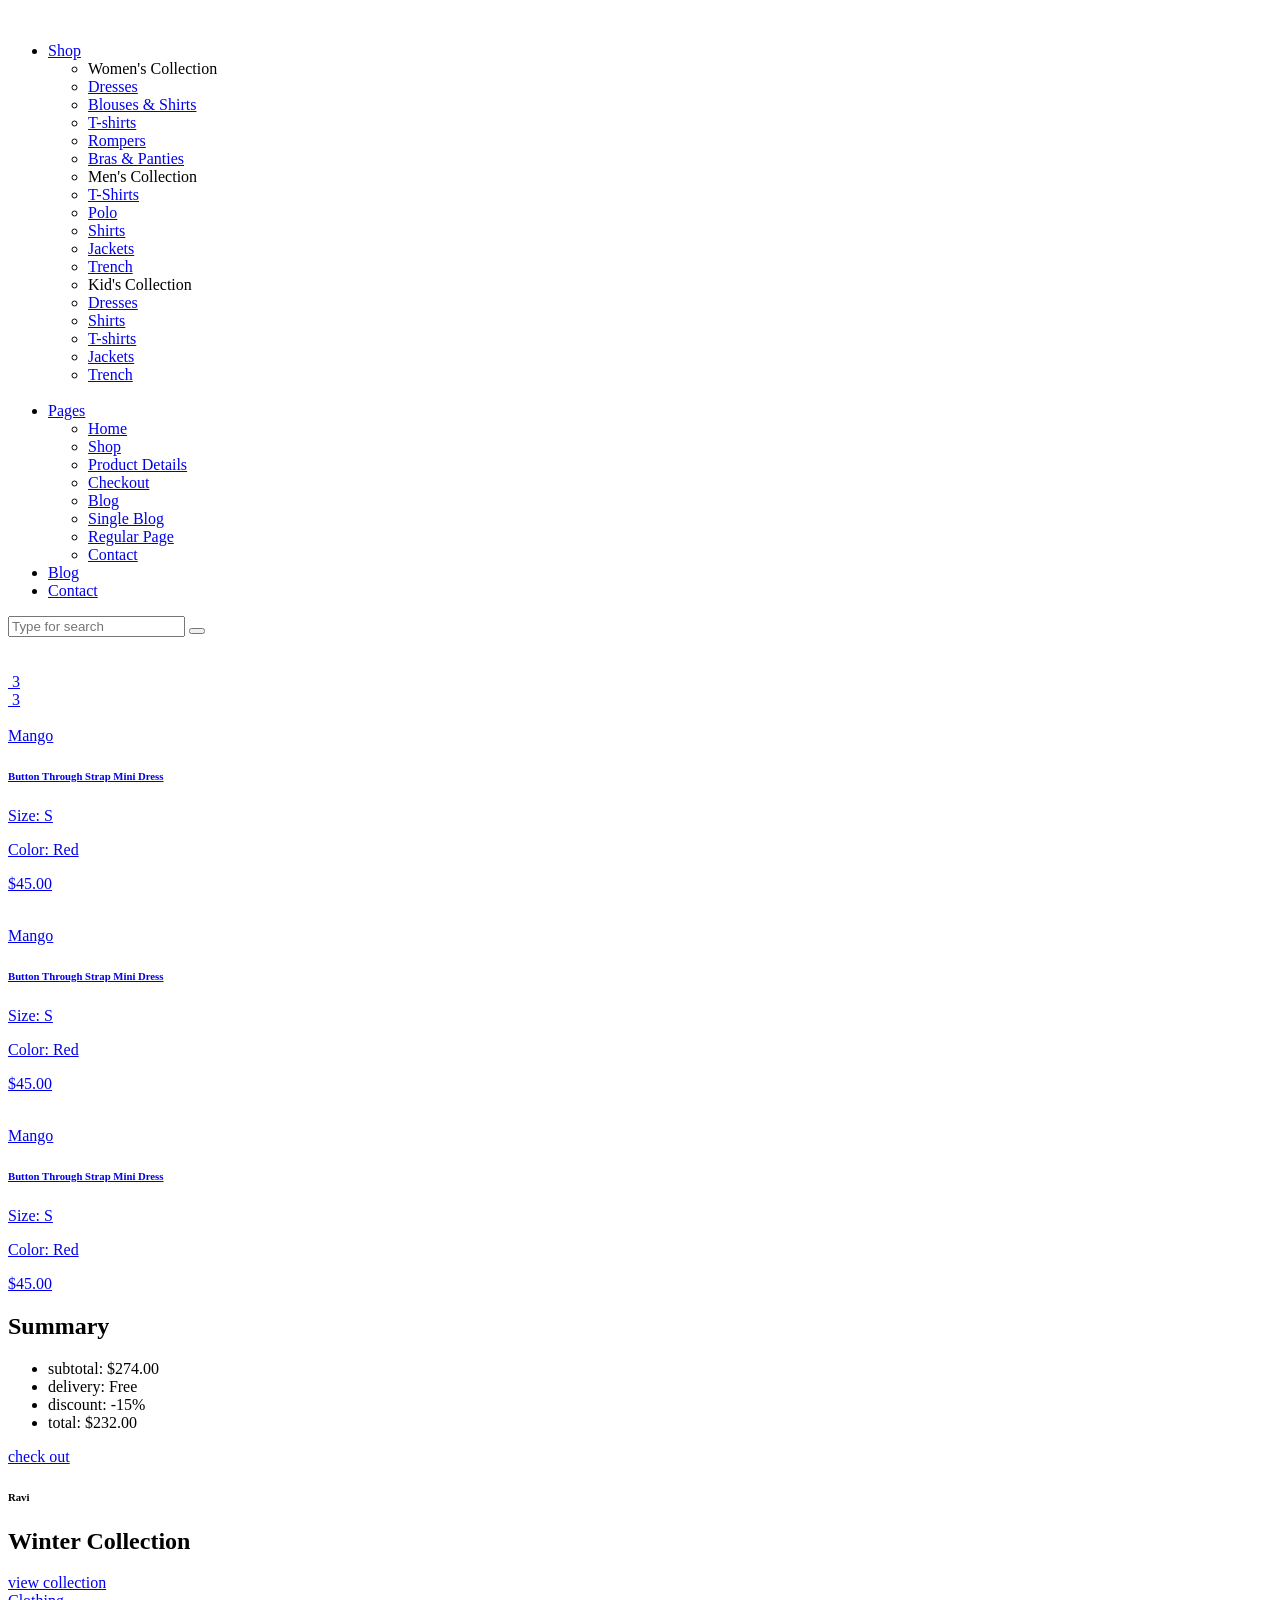
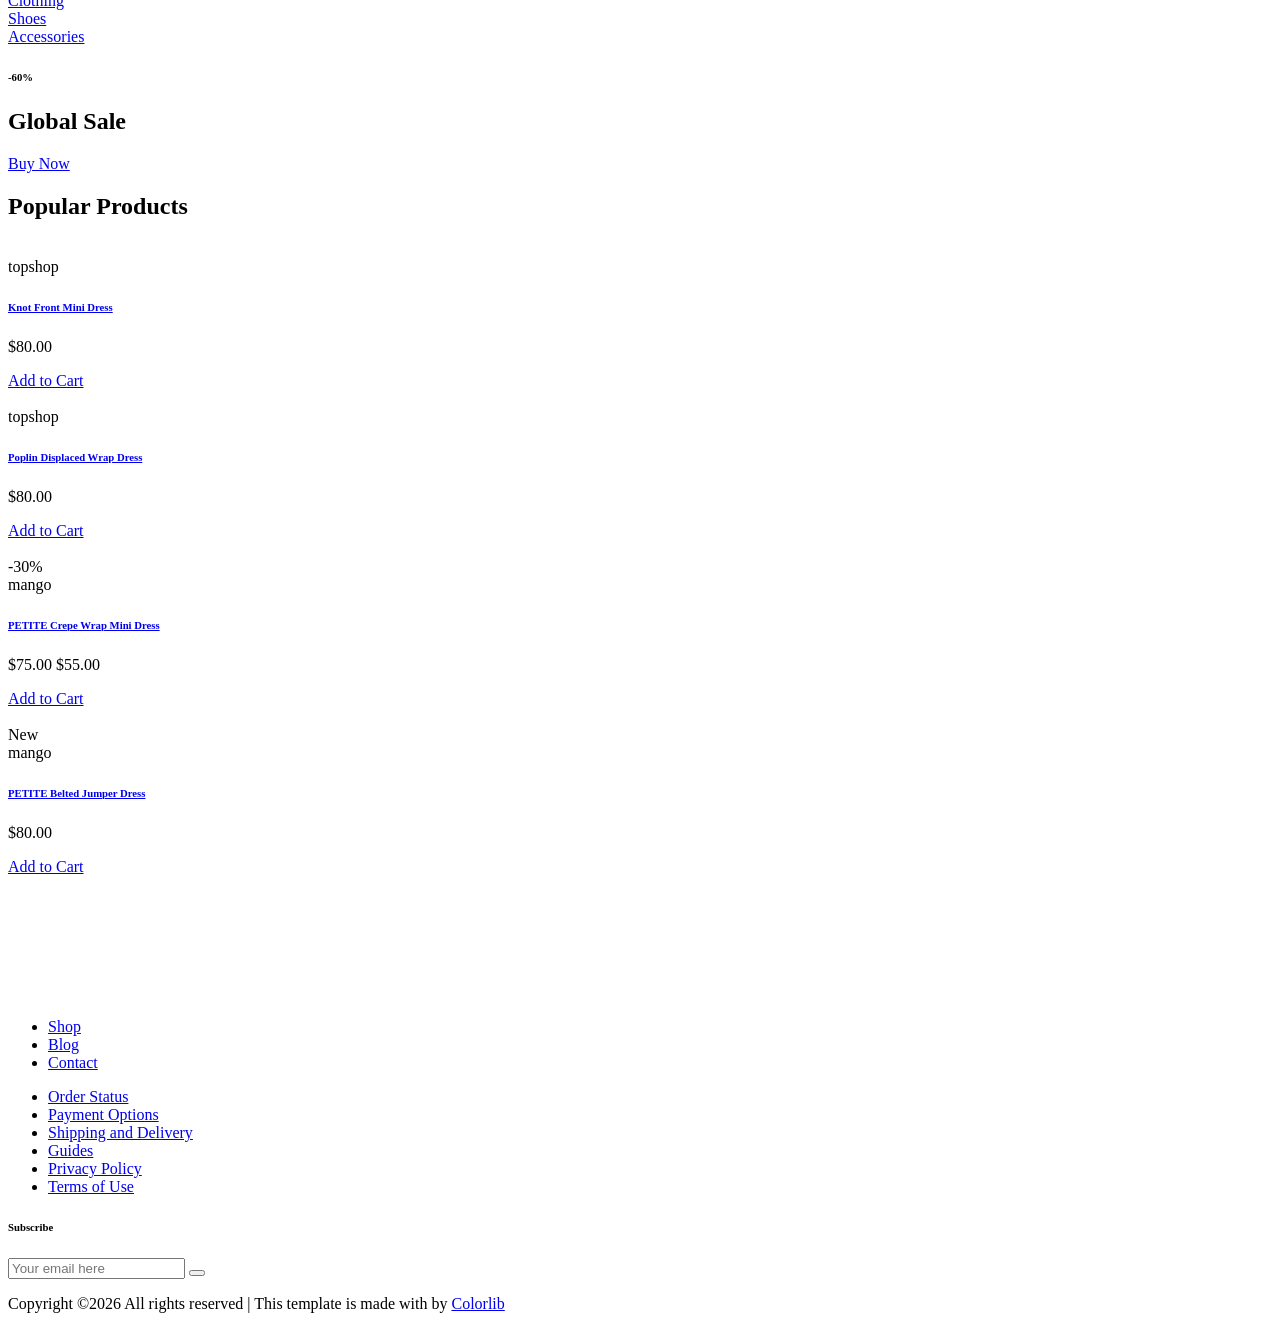
==== index.html @ 2db718ca "." ====
<!DOCTYPE html>
<html lang="en">

<head>
    <meta charset="UTF-8">
    <meta name="description" content="">
    <meta http-equiv="X-UA-Compatible" content="IE=edge">
    <meta name="viewport" content="width=device-width, initial-scale=1, shrink-to-fit=no">
    <!-- The above 4 meta tags *must* come first in the head; any other head content must come *after* these tags -->

    <!-- Title  -->
    <title>iboy - Fashion Ecommerce Template</title>

    <!-- Favicon  -->
    <link rel="icon" href="img/core-img/favicon.ico">

    <!-- Core Style CSS -->
    <link rel="stylesheet" href="css/core-style.css">
    <link rel="stylesheet" href="style.css">

</head>

<body>
    <!-- ##### Header Area Start ##### -->
    <header class="header_area">
        <div class="classy-nav-container breakpoint-off d-flex align-items-center justify-content-between">
            <!-- Classy Menu -->
            <nav class="classy-navbar" id="essenceNav">
                <!-- Logo -->
                <a class="nav-brand" href="index.html"><img src="img/core-img/logo.png" alt=""></a>
                <!-- Navbar Toggler -->
                <div class="classy-navbar-toggler">
                    <span class="navbarToggler"><span></span><span></span><span></span></span>
                </div>
                <!-- Menu -->
                <div class="classy-menu">
                    <!-- close btn -->
                    <div class="classycloseIcon">
                        <div class="cross-wrap"><span class="top"></span><span class="bottom"></span></div>
                    </div>
                    <!-- Nav Start -->
                    <div class="classynav">
                        <ul>
                            <li><a href="#">Shop</a>
                                <div class="megamenu">
                                    <ul class="single-mega cn-col-4">
                                        <li class="title">Women's Collection</li>
                                        <li><a href="shop.html">Dresses</a></li>
                                        <li><a href="shop.html">Blouses &amp; Shirts</a></li>
                                        <li><a href="shop.html">T-shirts</a></li>
                                        <li><a href="shop.html">Rompers</a></li>
                                        <li><a href="shop.html">Bras &amp; Panties</a></li>
                                    </ul>
                                    <ul class="single-mega cn-col-4">
                                        <li class="title">Men's Collection</li>
                                        <li><a href="shop.html">T-Shirts</a></li>
                                        <li><a href="shop.html">Polo</a></li>
                                        <li><a href="shop.html">Shirts</a></li>
                                        <li><a href="shop.html">Jackets</a></li>
                                        <li><a href="shop.html">Trench</a></li>
                                    </ul>
                                    <ul class="single-mega cn-col-4">
                                        <li class="title">Kid's Collection</li>
                                        <li><a href="shop.html">Dresses</a></li>
                                        <li><a href="shop.html">Shirts</a></li>
                                        <li><a href="shop.html">T-shirts</a></li>
                                        <li><a href="shop.html">Jackets</a></li>
                                        <li><a href="shop.html">Trench</a></li>
                                    </ul>
                                    <div class="single-mega cn-col-4">
                                        <img src="img/bg-img/bg-6.jpg" alt="">
                                    </div>
                                </div>
                            </li>
                            <li><a href="#">Pages</a>
                                <ul class="dropdown">
                                    <li><a href="index.html">Home</a></li>
                                    <li><a href="shop.html">Shop</a></li>
                                    <li><a href="single-product-details.html">Product Details</a></li>
                                    <li><a href="checkout.html">Checkout</a></li>
                                    <li><a href="blog.html">Blog</a></li>
                                    <li><a href="single-blog.html">Single Blog</a></li>
                                    <li><a href="regular-page.html">Regular Page</a></li>
                                    <li><a href="contact.html">Contact</a></li>
                                </ul>
                            </li>
                            <li><a href="blog.html">Blog</a></li>
                            <li><a href="contact.html">Contact</a></li>
                        </ul>
                    </div>
                    <!-- Nav End -->
                </div>
            </nav>

            <!-- Header Meta Data -->
            <div class="header-meta d-flex clearfix justify-content-end">
                <!-- Search Area -->
                <div class="search-area">
                    <form action="#" method="post">
                        <input type="search" name="search" id="headerSearch" placeholder="Type for search">
                        <button type="submit"><i class="fa fa-search" aria-hidden="true"></i></button>
                    </form>
                </div>
                <!-- Favourite Area -->
                <div class="favourite-area">
                    <a href="#"><img src="img/core-img/heart.svg" alt=""></a>
                </div>
                <!-- User Login Info -->
                <div class="user-login-info">
                    <a href="#"><img src="img/core-img/user.svg" alt=""></a>
                </div>
                <!-- Cart Area -->
                <div class="cart-area">
                    <a href="#" id="essenceCartBtn"><img src="img/core-img/bag.svg" alt=""> <span>3</span></a>
                </div>
            </div>

        </div>
    </header>
    <!-- ##### Header Area End ##### -->

    <!-- ##### Right Side Cart Area ##### -->
    <div class="cart-bg-overlay"></div>

    <div class="right-side-cart-area">

        <!-- Cart Button -->
        <div class="cart-button">
            <a href="#" id="rightSideCart"><img src="img/core-img/bag.svg" alt=""> <span>3</span></a>
        </div>

        <div class="cart-content d-flex">

            <!-- Cart List Area -->
            <div class="cart-list">
                <!-- Single Cart Item -->
                <div class="single-cart-item">
                    <a href="#" class="product-image">
                        <img src="img/product-img/product-1.jpg" class="cart-thumb" alt="">
                        <!-- Cart Item Desc -->
                        <div class="cart-item-desc">
                          <span class="product-remove"><i class="fa fa-close" aria-hidden="true"></i></span>
                            <span class="badge">Mango</span>
                            <h6>Button Through Strap Mini Dress</h6>
                            <p class="size">Size: S</p>
                            <p class="color">Color: Red</p>
                            <p class="price">$45.00</p>
                        </div>
                    </a>
                </div>

                <!-- Single Cart Item -->
                <div class="single-cart-item">
                    <a href="#" class="product-image">
                        <img src="img/product-img/product-2.jpg" class="cart-thumb" alt="">
                        <!-- Cart Item Desc -->
                        <div class="cart-item-desc">
                          <span class="product-remove"><i class="fa fa-close" aria-hidden="true"></i></span>
                            <span class="badge">Mango</span>
                            <h6>Button Through Strap Mini Dress</h6>
                            <p class="size">Size: S</p>
                            <p class="color">Color: Red</p>
                            <p class="price">$45.00</p>
                        </div>
                    </a>
                </div>

                <!-- Single Cart Item -->
                <div class="single-cart-item">
                    <a href="#" class="product-image">
                        <img src="img/product-img/product-3.jpg" class="cart-thumb" alt="">
                        <!-- Cart Item Desc -->
                        <div class="cart-item-desc">
                          <span class="product-remove"><i class="fa fa-close" aria-hidden="true"></i></span>
                            <span class="badge">Mango</span>
                            <h6>Button Through Strap Mini Dress</h6>
                            <p class="size">Size: S</p>
                            <p class="color">Color: Red</p>
                            <p class="price">$45.00</p>
                        </div>
                    </a>
                </div>
            </div>

            <!-- Cart Summary -->
            <div class="cart-amount-summary">

                <h2>Summary</h2>
                <ul class="summary-table">
                    <li><span>subtotal:</span> <span>$274.00</span></li>
                    <li><span>delivery:</span> <span>Free</span></li>
                    <li><span>discount:</span> <span>-15%</span></li>
                    <li><span>total:</span> <span>$232.00</span></li>
                </ul>
                <div class="checkout-btn mt-100">
                    <a href="checkout.html" class="btn essence-btn">check out</a>
                </div>
            </div>
        </div>
    </div>
    <!-- ##### Right Side Cart End ##### -->

    <!-- ##### Welcome Area Start ##### -->
    <section class="welcome_area bg-img background-overlay" style="background-image: url(img/bg-img/bg-1.jpg);">
        <div class="container h-100">
            <div class="row h-100 align-items-center">
                <div class="col-12">
                    <div class="hero-content">
                        <h6>Ravi</h6>
                        <h2>Winter Collection</h2>
                        <a href="#" class="btn essence-btn">view collection</a>
                    </div>
                </div>
            </div>
        </div>
    </section>
    <!-- ##### Welcome Area End ##### -->

    <!-- ##### Top Catagory Area Start ##### -->
    <div class="top_catagory_area section-padding-80 clearfix">
        <div class="container">
            <div class="row justify-content-center">
                <!-- Single Catagory -->
                <div class="col-12 col-sm-6 col-md-4">
                    <div class="single_catagory_area d-flex align-items-center justify-content-center bg-img" style="background-image: url(img/bg-img/bg-2.jpg);">
                        <div class="catagory-content">
                            <a href="#">Clothing</a>
                        </div>
                    </div>
                </div>
                <!-- Single Catagory -->
                <div class="col-12 col-sm-6 col-md-4">
                    <div class="single_catagory_area d-flex align-items-center justify-content-center bg-img" style="background-image: url(img/bg-img/bg-3.jpg);">
                        <div class="catagory-content">
                            <a href="#">Shoes</a>
                        </div>
                    </div>
                </div>
                <!-- Single Catagory -->
                <div class="col-12 col-sm-6 col-md-4">
                    <div class="single_catagory_area d-flex align-items-center justify-content-center bg-img" style="background-image: url(img/bg-img/bg-4.jpg);">
                        <div class="catagory-content">
                            <a href="#">Accessories</a>
                        </div>
                    </div>
                </div>
            </div>
        </div>
    </div>
    <!-- ##### Top Catagory Area End ##### -->

    <!-- ##### CTA Area Start ##### -->
    <div class="cta-area">
        <div class="container">
            <div class="row">
                <div class="col-12">
                    <div class="cta-content bg-img background-overlay" style="background-image: url(img/bg-img/bg-5.jpg);">
                        <div class="h-100 d-flex align-items-center justify-content-end">
                            <div class="cta--text">
                                <h6>-60%</h6>
                                <h2>Global Sale</h2>
                                <a href="#" class="btn essence-btn">Buy Now</a>
                            </div>
                        </div>
                    </div>
                </div>
            </div>
        </div>
    </div>
    <!-- ##### CTA Area End ##### -->

    <!-- ##### New Arrivals Area Start ##### -->
    <section class="new_arrivals_area section-padding-80 clearfix">
        <div class="container">
            <div class="row">
                <div class="col-12">
                    <div class="section-heading text-center">
                        <h2>Popular Products</h2>
                    </div>
                </div>
            </div>
        </div>

        <div class="container">
            <div class="row">
                <div class="col-12">
                    <div class="popular-products-slides owl-carousel">

                        <!-- Single Product -->
                        <div class="single-product-wrapper">
                            <!-- Product Image -->
                            <div class="product-img">
                                <img src="img/product-img/product-1.jpg" alt="">
                                <!-- Hover Thumb -->
                                <img class="hover-img" src="img/product-img/product-2.jpg" alt="">
                                <!-- Favourite -->
                                <div class="product-favourite">
                                    <a href="#" class="favme fa fa-heart"></a>
                                </div>
                            </div>
                            <!-- Product Description -->
                            <div class="product-description">
                                <span>topshop</span>
                                <a href="single-product-details.html">
                                    <h6>Knot Front Mini Dress</h6>
                                </a>
                                <p class="product-price">$80.00</p>

                                <!-- Hover Content -->
                                <div class="hover-content">
                                    <!-- Add to Cart -->
                                    <div class="add-to-cart-btn">
                                        <a href="#" class="btn essence-btn">Add to Cart</a>
                                    </div>
                                </div>
                            </div>
                        </div>

                        <!-- Single Product -->
                        <div class="single-product-wrapper">
                            <!-- Product Image -->
                            <div class="product-img">
                                <img src="img/product-img/product-2.jpg" alt="">
                                <!-- Hover Thumb -->
                                <img class="hover-img" src="img/product-img/product-3.jpg" alt="">
                                <!-- Favourite -->
                                <div class="product-favourite">
                                    <a href="#" class="favme fa fa-heart"></a>
                                </div>
                            </div>
                            <!-- Product Description -->
                            <div class="product-description">
                                <span>topshop</span>
                                <a href="single-product-details.html">
                                    <h6>Poplin Displaced Wrap Dress</h6>
                                </a>
                                <p class="product-price">$80.00</p>

                                <!-- Hover Content -->
                                <div class="hover-content">
                                    <!-- Add to Cart -->
                                    <div class="add-to-cart-btn">
                                        <a href="#" class="btn essence-btn">Add to Cart</a>
                                    </div>
                                </div>
                            </div>
                        </div>

                        <!-- Single Product -->
                        <div class="single-product-wrapper">
                            <!-- Product Image -->
                            <div class="product-img">
                                <img src="img/product-img/product-3.jpg" alt="">
                                <!-- Hover Thumb -->
                                <img class="hover-img" src="img/product-img/product-4.jpg" alt="">

                                <!-- Product Badge -->
                                <div class="product-badge offer-badge">
                                    <span>-30%</span>
                                </div>

                                <!-- Favourite -->
                                <div class="product-favourite">
                                    <a href="#" class="favme fa fa-heart"></a>
                                </div>
                            </div>
                            <!-- Product Description -->
                            <div class="product-description">
                                <span>mango</span>
                                <a href="single-product-details.html">
                                    <h6>PETITE Crepe Wrap Mini Dress</h6>
                                </a>
                                <p class="product-price"><span class="old-price">$75.00</span> $55.00</p>

                                <!-- Hover Content -->
                                <div class="hover-content">
                                    <!-- Add to Cart -->
                                    <div class="add-to-cart-btn">
                                        <a href="#" class="btn essence-btn">Add to Cart</a>
                                    </div>
                                </div>
                            </div>
                        </div>

                        <!-- Single Product -->
                        <div class="single-product-wrapper">
                            <!-- Product Image -->
                            <div class="product-img">
                                <img src="img/product-img/product-4.jpg" alt="">
                                <!-- Hover Thumb -->
                                <img class="hover-img" src="img/product-img/product-5.jpg" alt="">

                                <!-- Product Badge -->
                                <div class="product-badge new-badge">
                                    <span>New</span>
                                </div>

                                <!-- Favourite -->
                                <div class="product-favourite">
                                    <a href="#" class="favme fa fa-heart"></a>
                                </div>
                            </div>
                            <!-- Product Description -->
                            <div class="product-description">
                                <span>mango</span>
                                <a href="single-product-details.html">
                                    <h6>PETITE Belted Jumper Dress</h6>
                                </a>
                                <p class="product-price">$80.00</p>

                                <!-- Hover Content -->
                                <div class="hover-content">
                                    <!-- Add to Cart -->
                                    <div class="add-to-cart-btn">
                                        <a href="#" class="btn essence-btn">Add to Cart</a>
                                    </div>
                                </div>
                            </div>
                        </div>
                    </div>
                </div>
            </div>
        </div>
    </section>
    <!-- ##### New Arrivals Area End ##### -->

    <!-- ##### Brands Area Start ##### -->
    <div class="brands-area d-flex align-items-center justify-content-between">
        <!-- Brand Logo -->
        <div class="single-brands-logo">
            <img src="img/core-img/brand1.png" alt="">
        </div>
        <!-- Brand Logo -->
        <div class="single-brands-logo">
            <img src="img/core-img/brand2.png" alt="">
        </div>
        <!-- Brand Logo -->
        <div class="single-brands-logo">
            <img src="img/core-img/brand3.png" alt="">
        </div>
        <!-- Brand Logo -->
        <div class="single-brands-logo">
            <img src="img/core-img/brand4.png" alt="">
        </div>
        <!-- Brand Logo -->
        <div class="single-brands-logo">
            <img src="img/core-img/brand5.png" alt="">
        </div>
        <!-- Brand Logo -->
        <div class="single-brands-logo">
            <img src="img/core-img/brand6.png" alt="">
        </div>
    </div>
    <!-- ##### Brands Area End ##### -->

    <!-- ##### Footer Area Start ##### -->
    <footer class="footer_area clearfix">
        <div class="container">
            <div class="row">
                <!-- Single Widget Area -->
                <div class="col-12 col-md-6">
                    <div class="single_widget_area d-flex mb-30">
                        <!-- Logo -->
                        <div class="footer-logo mr-50">
                            <a href="#"><img src="img/core-img/logo2.png" alt=""></a>
                        </div>
                        <!-- Footer Menu -->
                        <div class="footer_menu">
                            <ul>
                                <li><a href="shop.html">Shop</a></li>
                                <li><a href="blog.html">Blog</a></li>
                                <li><a href="contact.html">Contact</a></li>
                            </ul>
                        </div>
                    </div>
                </div>
                <!-- Single Widget Area -->
                <div class="col-12 col-md-6">
                    <div class="single_widget_area mb-30">
                        <ul class="footer_widget_menu">
                            <li><a href="#">Order Status</a></li>
                            <li><a href="#">Payment Options</a></li>
                            <li><a href="#">Shipping and Delivery</a></li>
                            <li><a href="#">Guides</a></li>
                            <li><a href="#">Privacy Policy</a></li>
                            <li><a href="#">Terms of Use</a></li>
                        </ul>
                    </div>
                </div>
            </div>

            <div class="row align-items-end">
                <!-- Single Widget Area -->
                <div class="col-12 col-md-6">
                    <div class="single_widget_area">
                        <div class="footer_heading mb-30">
                            <h6>Subscribe</h6>
                        </div>
                        <div class="subscribtion_form">
                            <form action="#" method="post">
                                <input type="email" name="mail" class="mail" placeholder="Your email here">
                                <button type="submit" class="submit"><i class="fa fa-long-arrow-right" aria-hidden="true"></i></button>
                            </form>
                        </div>
                    </div>
                </div>
                <!-- Single Widget Area -->
                <div class="col-12 col-md-6">
                    <div class="single_widget_area">
                        <div class="footer_social_area">
                            <a href="#" data-toggle="tooltip" data-placement="top" title="Facebook"><i class="fa fa-facebook" aria-hidden="true"></i></a>
                            <a href="#" data-toggle="tooltip" data-placement="top" title="Instagram"><i class="fa fa-instagram" aria-hidden="true"></i></a>
                            <a href="#" data-toggle="tooltip" data-placement="top" title="Twitter"><i class="fa fa-twitter" aria-hidden="true"></i></a>
                            <a href="#" data-toggle="tooltip" data-placement="top" title="Pinterest"><i class="fa fa-pinterest" aria-hidden="true"></i></a>
                            <a href="#" data-toggle="tooltip" data-placement="top" title="Youtube"><i class="fa fa-youtube-play" aria-hidden="true"></i></a>
                        </div>
                    </div>
                </div>
            </div>

<div class="row mt-5">
                <div class="col-md-12 text-center">
                    <p>
                        <!-- Link back to Colorlib can't be removed. Template is licensed under CC BY 3.0. -->
    Copyright &copy;<script>document.write(new Date().getFullYear());</script> All rights reserved | This template is made with <i class="fa fa-heart-o" aria-hidden="true"></i> by <a href="https://colorlib.com" target="_blank">Colorlib</a>
    <!-- Link back to Colorlib can't be removed. Template is licensed under CC BY 3.0. -->
                    </p>
                </div>
            </div>

        </div>
    </footer>
    <!-- ##### Footer Area End ##### -->

    <!-- jQuery (Necessary for All JavaScript Plugins) -->
    <script src="js/jquery/jquery-2.2.4.min.js"></script>
    <!-- Popper js -->
    <script src="js/popper.min.js"></script>
    <!-- Bootstrap js -->
    <script src="js/bootstrap.min.js"></script>
    <!-- Plugins js -->
    <script src="js/plugins.js"></script>
    <!-- Classy Nav js -->
    <script src="js/classy-nav.min.js"></script>
    <!-- Active js -->
    <script src="js/active.js"></script>

</body>

</html>
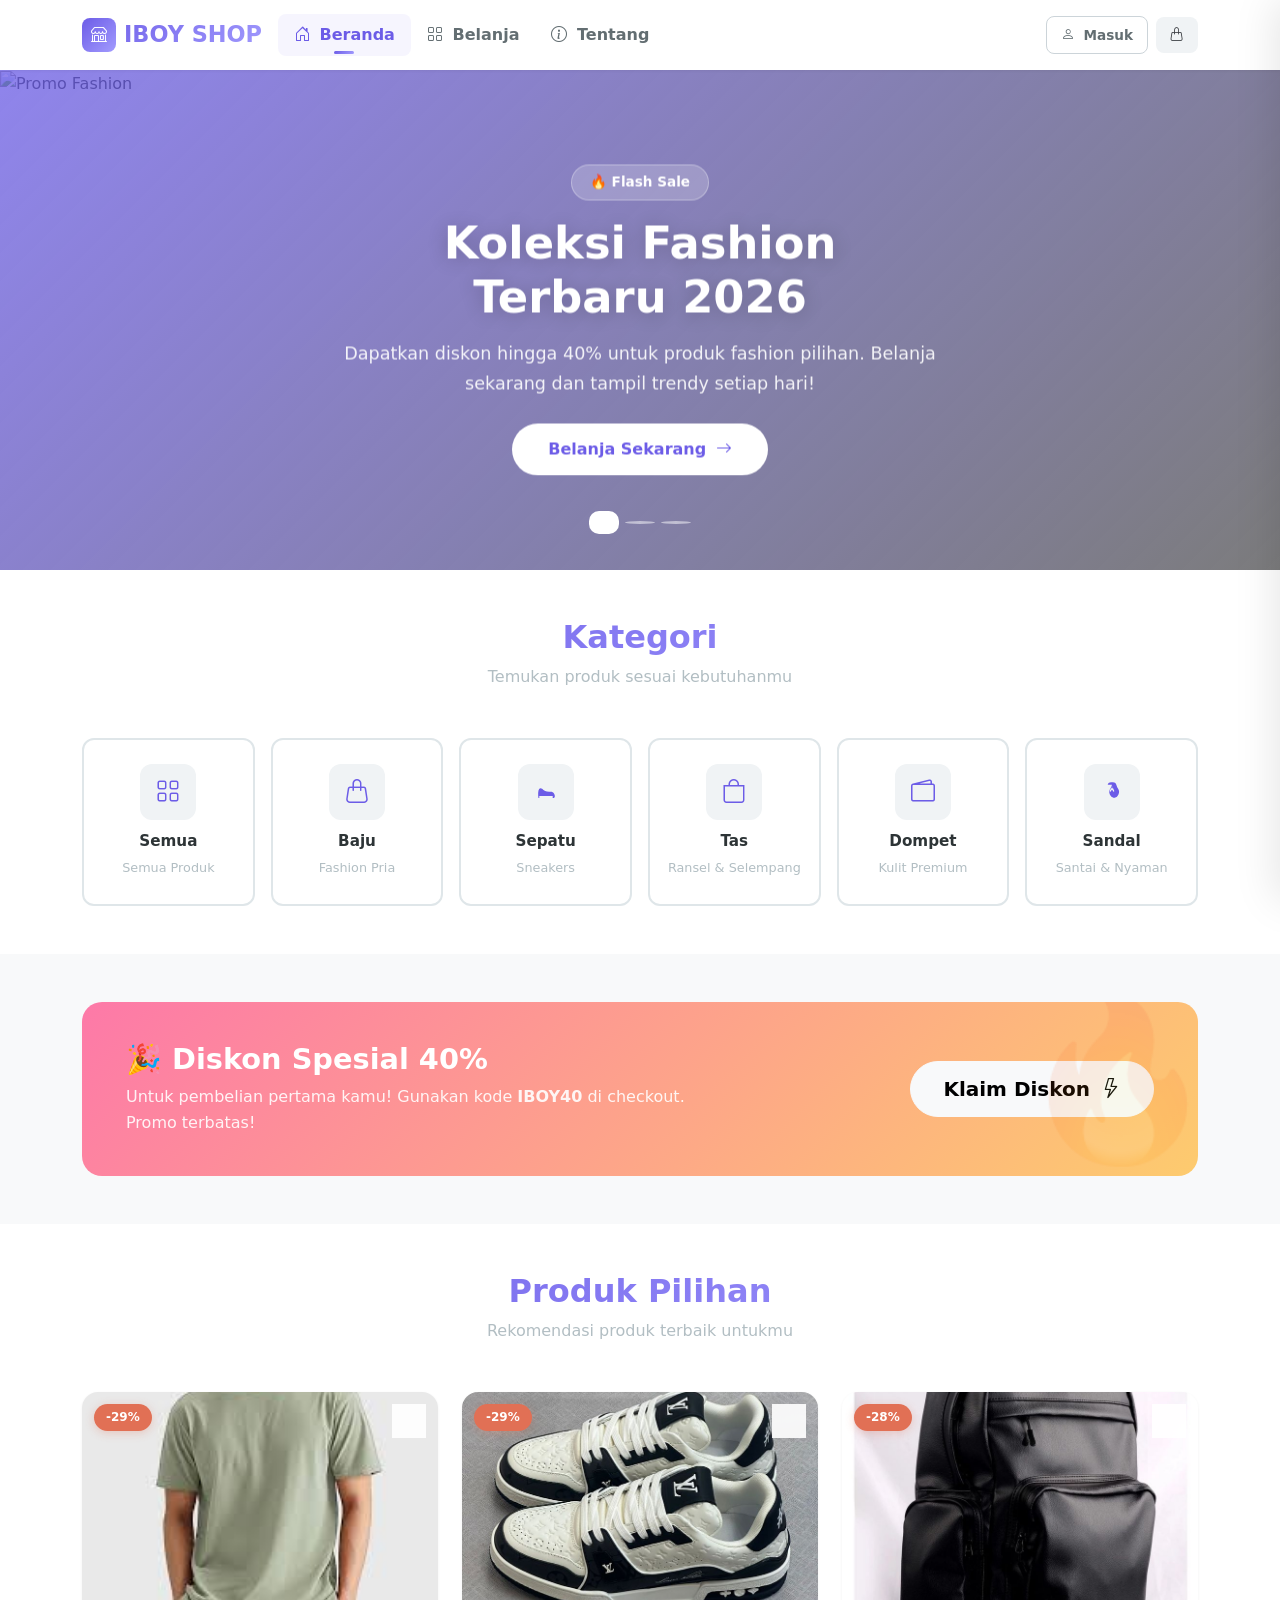
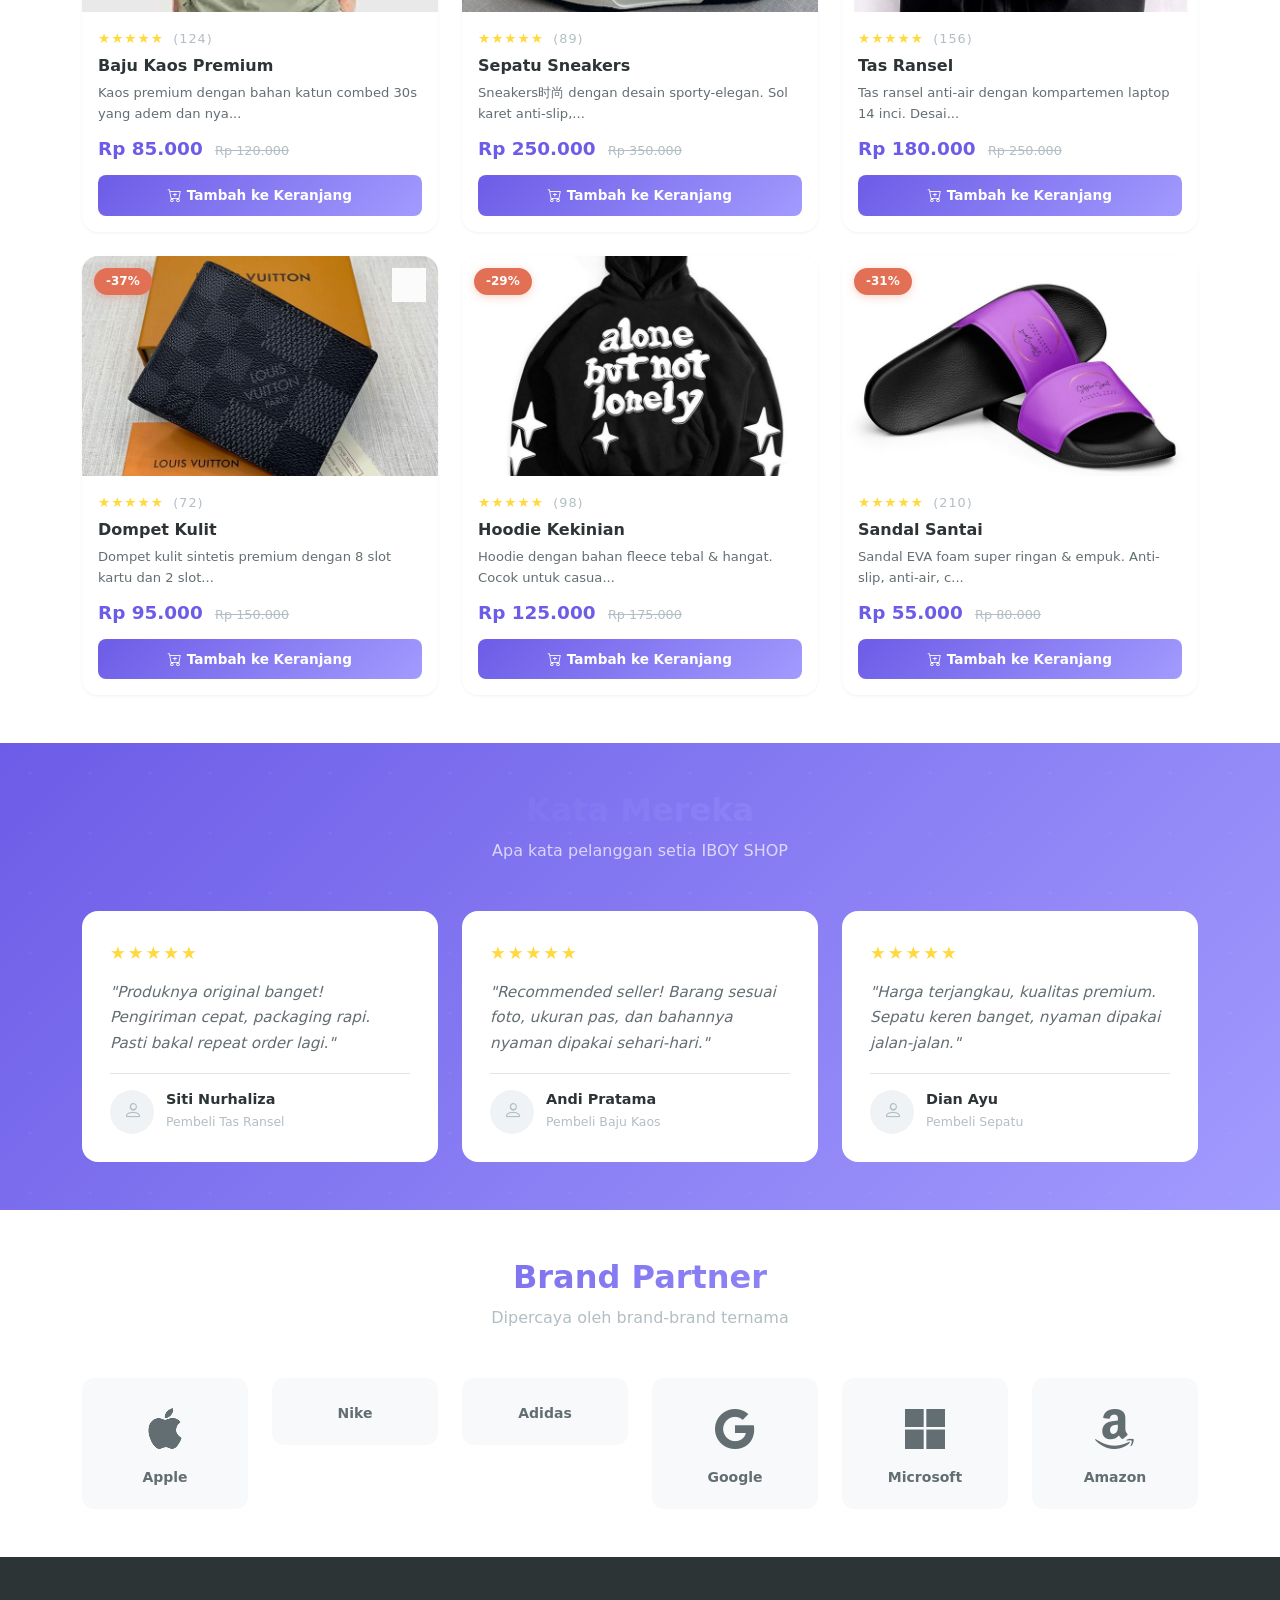
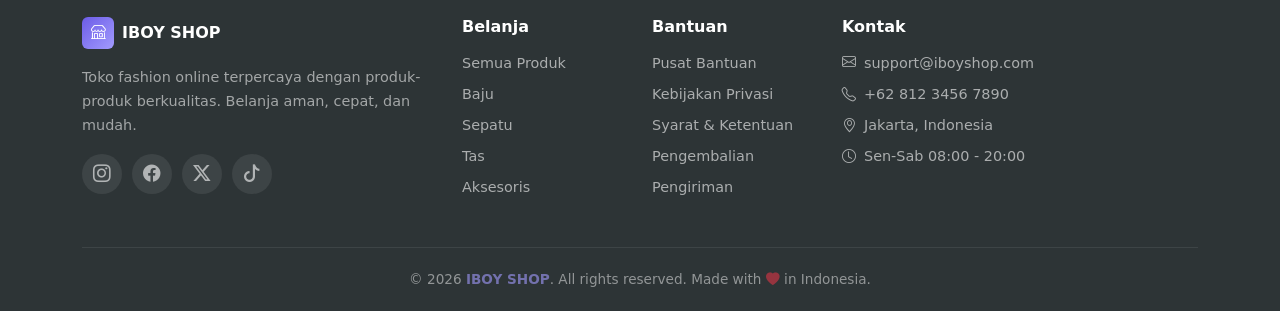
==== commit 6bb00bb7: "Initial commit project e-commerce" ====
--- a/index.html
+++ b/index.html
@@ -1,550 +1,658 @@
-<!DOCTYPE html>
-<html lang="en">
-
-<head>
-    <meta charset="UTF-8">
-    <meta name="description" content="">
-    <meta http-equiv="X-UA-Compatible" content="IE=edge">
-    <meta name="viewport" content="width=device-width, initial-scale=1, shrink-to-fit=no">
-    <!-- The above 4 meta tags *must* come first in the head; any other head content must come *after* these tags -->
-
-    <!-- Title  -->
-    <title>iboy - Fashion Ecommerce Template</title>
-
-    <!-- Favicon  -->
-    <link rel="icon" href="img/core-img/favicon.ico">
-
-    <!-- Core Style CSS -->
-    <link rel="stylesheet" href="css/core-style.css">
-    <link rel="stylesheet" href="style.css">
-
-</head>
-
-<body>
-    <!-- ##### Header Area Start ##### -->
-    <header class="header_area">
-        <div class="classy-nav-container breakpoint-off d-flex align-items-center justify-content-between">
-            <!-- Classy Menu -->
-            <nav class="classy-navbar" id="essenceNav">
-                <!-- Logo -->
-                <a class="nav-brand" href="index.html"><img src="img/core-img/logo.png" alt=""></a>
-                <!-- Navbar Toggler -->
-                <div class="classy-navbar-toggler">
-                    <span class="navbarToggler"><span></span><span></span><span></span></span>
-                </div>
-                <!-- Menu -->
-                <div class="classy-menu">
-                    <!-- close btn -->
-                    <div class="classycloseIcon">
-                        <div class="cross-wrap"><span class="top"></span><span class="bottom"></span></div>
-                    </div>
-                    <!-- Nav Start -->
-                    <div class="classynav">
-                        <ul>
-                            <li><a href="#">Shop</a>
-                                <div class="megamenu">
-                                    <ul class="single-mega cn-col-4">
-                                        <li class="title">Women's Collection</li>
-                                        <li><a href="shop.html">Dresses</a></li>
-                                        <li><a href="shop.html">Blouses &amp; Shirts</a></li>
-                                        <li><a href="shop.html">T-shirts</a></li>
-                                        <li><a href="shop.html">Rompers</a></li>
-                                        <li><a href="shop.html">Bras &amp; Panties</a></li>
-                                    </ul>
-                                    <ul class="single-mega cn-col-4">
-                                        <li class="title">Men's Collection</li>
-                                        <li><a href="shop.html">T-Shirts</a></li>
-                                        <li><a href="shop.html">Polo</a></li>
-                                        <li><a href="shop.html">Shirts</a></li>
-                                        <li><a href="shop.html">Jackets</a></li>
-                                        <li><a href="shop.html">Trench</a></li>
-                                    </ul>
-                                    <ul class="single-mega cn-col-4">
-                                        <li class="title">Kid's Collection</li>
-                                        <li><a href="shop.html">Dresses</a></li>
-                                        <li><a href="shop.html">Shirts</a></li>
-                                        <li><a href="shop.html">T-shirts</a></li>
-                                        <li><a href="shop.html">Jackets</a></li>
-                                        <li><a href="shop.html">Trench</a></li>
-                                    </ul>
-                                    <div class="single-mega cn-col-4">
-                                        <img src="img/bg-img/bg-6.jpg" alt="">
-                                    </div>
-                                </div>
-                            </li>
-                            <li><a href="#">Pages</a>
-                                <ul class="dropdown">
-                                    <li><a href="index.html">Home</a></li>
-                                    <li><a href="shop.html">Shop</a></li>
-                                    <li><a href="single-product-details.html">Product Details</a></li>
-                                    <li><a href="checkout.html">Checkout</a></li>
-                                    <li><a href="blog.html">Blog</a></li>
-                                    <li><a href="single-blog.html">Single Blog</a></li>
-                                    <li><a href="regular-page.html">Regular Page</a></li>
-                                    <li><a href="contact.html">Contact</a></li>
-                                </ul>
-                            </li>
-                            <li><a href="blog.html">Blog</a></li>
-                            <li><a href="contact.html">Contact</a></li>
-                        </ul>
-                    </div>
-                    <!-- Nav End -->
-                </div>
-            </nav>
-
-            <!-- Header Meta Data -->
-            <div class="header-meta d-flex clearfix justify-content-end">
-                <!-- Search Area -->
-                <div class="search-area">
-                    <form action="#" method="post">
-                        <input type="search" name="search" id="headerSearch" placeholder="Type for search">
-                        <button type="submit"><i class="fa fa-search" aria-hidden="true"></i></button>
-                    </form>
-                </div>
-                <!-- Favourite Area -->
-                <div class="favourite-area">
-                    <a href="#"><img src="img/core-img/heart.svg" alt=""></a>
-                </div>
-                <!-- User Login Info -->
-                <div class="user-login-info">
-                    <a href="#"><img src="img/core-img/user.svg" alt=""></a>
-                </div>
-                <!-- Cart Area -->
-                <div class="cart-area">
-                    <a href="#" id="essenceCartBtn"><img src="img/core-img/bag.svg" alt=""> <span>3</span></a>
-                </div>
-            </div>
-
-        </div>
-    </header>
-    <!-- ##### Header Area End ##### -->
-
-    <!-- ##### Right Side Cart Area ##### -->
-    <div class="cart-bg-overlay"></div>
-
-    <div class="right-side-cart-area">
-
-        <!-- Cart Button -->
-        <div class="cart-button">
-            <a href="#" id="rightSideCart"><img src="img/core-img/bag.svg" alt=""> <span>3</span></a>
-        </div>
-
-        <div class="cart-content d-flex">
-
-            <!-- Cart List Area -->
-            <div class="cart-list">
-                <!-- Single Cart Item -->
-                <div class="single-cart-item">
-                    <a href="#" class="product-image">
-                        <img src="img/product-img/product-1.jpg" class="cart-thumb" alt="">
-                        <!-- Cart Item Desc -->
-                        <div class="cart-item-desc">
-                          <span class="product-remove"><i class="fa fa-close" aria-hidden="true"></i></span>
-                            <span class="badge">Mango</span>
-                            <h6>Button Through Strap Mini Dress</h6>
-                            <p class="size">Size: S</p>
-                            <p class="color">Color: Red</p>
-                            <p class="price">$45.00</p>
-                        </div>
-                    </a>
-                </div>
-
-                <!-- Single Cart Item -->
-                <div class="single-cart-item">
-                    <a href="#" class="product-image">
-                        <img src="img/product-img/product-2.jpg" class="cart-thumb" alt="">
-                        <!-- Cart Item Desc -->
-                        <div class="cart-item-desc">
-                          <span class="product-remove"><i class="fa fa-close" aria-hidden="true"></i></span>
-                            <span class="badge">Mango</span>
-                            <h6>Button Through Strap Mini Dress</h6>
-                            <p class="size">Size: S</p>
-                            <p class="color">Color: Red</p>
-                            <p class="price">$45.00</p>
-                        </div>
-                    </a>
-                </div>
-
-                <!-- Single Cart Item -->
-                <div class="single-cart-item">
-                    <a href="#" class="product-image">
-                        <img src="img/product-img/product-3.jpg" class="cart-thumb" alt="">
-                        <!-- Cart Item Desc -->
-                        <div class="cart-item-desc">
-                          <span class="product-remove"><i class="fa fa-close" aria-hidden="true"></i></span>
-                            <span class="badge">Mango</span>
-                            <h6>Button Through Strap Mini Dress</h6>
-                            <p class="size">Size: S</p>
-                            <p class="color">Color: Red</p>
-                            <p class="price">$45.00</p>
-                        </div>
-                    </a>
-                </div>
-            </div>
-
-            <!-- Cart Summary -->
-            <div class="cart-amount-summary">
-
-                <h2>Summary</h2>
-                <ul class="summary-table">
-                    <li><span>subtotal:</span> <span>$274.00</span></li>
-                    <li><span>delivery:</span> <span>Free</span></li>
-                    <li><span>discount:</span> <span>-15%</span></li>
-                    <li><span>total:</span> <span>$232.00</span></li>
-                </ul>
-                <div class="checkout-btn mt-100">
-                    <a href="checkout.html" class="btn essence-btn">check out</a>
-                </div>
-            </div>
-        </div>
-    </div>
-    <!-- ##### Right Side Cart End ##### -->
-
-    <!-- ##### Welcome Area Start ##### -->
-    <section class="welcome_area bg-img background-overlay" style="background-image: url(img/bg-img/bg-1.jpg);">
-        <div class="container h-100">
-            <div class="row h-100 align-items-center">
-                <div class="col-12">
-                    <div class="hero-content">
-                        <h6>Ravi</h6>
-                        <h2>Winter Collection</h2>
-                        <a href="#" class="btn essence-btn">view collection</a>
-                    </div>
-                </div>
-            </div>
-        </div>
-    </section>
-    <!-- ##### Welcome Area End ##### -->
-
-    <!-- ##### Top Catagory Area Start ##### -->
-    <div class="top_catagory_area section-padding-80 clearfix">
-        <div class="container">
-            <div class="row justify-content-center">
-                <!-- Single Catagory -->
-                <div class="col-12 col-sm-6 col-md-4">
-                    <div class="single_catagory_area d-flex align-items-center justify-content-center bg-img" style="background-image: url(img/bg-img/bg-2.jpg);">
-                        <div class="catagory-content">
-                            <a href="#">Clothing</a>
-                        </div>
-                    </div>
-                </div>
-                <!-- Single Catagory -->
-                <div class="col-12 col-sm-6 col-md-4">
-                    <div class="single_catagory_area d-flex align-items-center justify-content-center bg-img" style="background-image: url(img/bg-img/bg-3.jpg);">
-                        <div class="catagory-content">
-                            <a href="#">Shoes</a>
-                        </div>
-                    </div>
-                </div>
-                <!-- Single Catagory -->
-                <div class="col-12 col-sm-6 col-md-4">
-                    <div class="single_catagory_area d-flex align-items-center justify-content-center bg-img" style="background-image: url(img/bg-img/bg-4.jpg);">
-                        <div class="catagory-content">
-                            <a href="#">Accessories</a>
-                        </div>
-                    </div>
-                </div>
-            </div>
-        </div>
-    </div>
-    <!-- ##### Top Catagory Area End ##### -->
-
-    <!-- ##### CTA Area Start ##### -->
-    <div class="cta-area">
-        <div class="container">
-            <div class="row">
-                <div class="col-12">
-                    <div class="cta-content bg-img background-overlay" style="background-image: url(img/bg-img/bg-5.jpg);">
-                        <div class="h-100 d-flex align-items-center justify-content-end">
-                            <div class="cta--text">
-                                <h6>-60%</h6>
-                                <h2>Global Sale</h2>
-                                <a href="#" class="btn essence-btn">Buy Now</a>
-                            </div>
-                        </div>
-                    </div>
-                </div>
-            </div>
-        </div>
-    </div>
-    <!-- ##### CTA Area End ##### -->
-
-    <!-- ##### New Arrivals Area Start ##### -->
-    <section class="new_arrivals_area section-padding-80 clearfix">
-        <div class="container">
-            <div class="row">
-                <div class="col-12">
-                    <div class="section-heading text-center">
-                        <h2>Popular Products</h2>
-                    </div>
-                </div>
-            </div>
-        </div>
-
-        <div class="container">
-            <div class="row">
-                <div class="col-12">
-                    <div class="popular-products-slides owl-carousel">
-
-                        <!-- Single Product -->
-                        <div class="single-product-wrapper">
-                            <!-- Product Image -->
-                            <div class="product-img">
-                                <img src="img/product-img/product-1.jpg" alt="">
-                                <!-- Hover Thumb -->
-                                <img class="hover-img" src="img/product-img/product-2.jpg" alt="">
-                                <!-- Favourite -->
-                                <div class="product-favourite">
-                                    <a href="#" class="favme fa fa-heart"></a>
-                                </div>
-                            </div>
-                            <!-- Product Description -->
-                            <div class="product-description">
-                                <span>topshop</span>
-                                <a href="single-product-details.html">
-                                    <h6>Knot Front Mini Dress</h6>
-                                </a>
-                                <p class="product-price">$80.00</p>
-
-                                <!-- Hover Content -->
-                                <div class="hover-content">
-                                    <!-- Add to Cart -->
-                                    <div class="add-to-cart-btn">
-                                        <a href="#" class="btn essence-btn">Add to Cart</a>
-                                    </div>
-                                </div>
-                            </div>
-                        </div>
-
-                        <!-- Single Product -->
-                        <div class="single-product-wrapper">
-                            <!-- Product Image -->
-                            <div class="product-img">
-                                <img src="img/product-img/product-2.jpg" alt="">
-                                <!-- Hover Thumb -->
-                                <img class="hover-img" src="img/product-img/product-3.jpg" alt="">
-                                <!-- Favourite -->
-                                <div class="product-favourite">
-                                    <a href="#" class="favme fa fa-heart"></a>
-                                </div>
-                            </div>
-                            <!-- Product Description -->
-                            <div class="product-description">
-                                <span>topshop</span>
-                                <a href="single-product-details.html">
-                                    <h6>Poplin Displaced Wrap Dress</h6>
-                                </a>
-                                <p class="product-price">$80.00</p>
-
-                                <!-- Hover Content -->
-                                <div class="hover-content">
-                                    <!-- Add to Cart -->
-                                    <div class="add-to-cart-btn">
-                                        <a href="#" class="btn essence-btn">Add to Cart</a>
-                                    </div>
-                                </div>
-                            </div>
-                        </div>
-
-                        <!-- Single Product -->
-                        <div class="single-product-wrapper">
-                            <!-- Product Image -->
-                            <div class="product-img">
-                                <img src="img/product-img/product-3.jpg" alt="">
-                                <!-- Hover Thumb -->
-                                <img class="hover-img" src="img/product-img/product-4.jpg" alt="">
-
-                                <!-- Product Badge -->
-                                <div class="product-badge offer-badge">
-                                    <span>-30%</span>
-                                </div>
-
-                                <!-- Favourite -->
-                                <div class="product-favourite">
-                                    <a href="#" class="favme fa fa-heart"></a>
-                                </div>
-                            </div>
-                            <!-- Product Description -->
-                            <div class="product-description">
-                                <span>mango</span>
-                                <a href="single-product-details.html">
-                                    <h6>PETITE Crepe Wrap Mini Dress</h6>
-                                </a>
-                                <p class="product-price"><span class="old-price">$75.00</span> $55.00</p>
-
-                                <!-- Hover Content -->
-                                <div class="hover-content">
-                                    <!-- Add to Cart -->
-                                    <div class="add-to-cart-btn">
-                                        <a href="#" class="btn essence-btn">Add to Cart</a>
-                                    </div>
-                                </div>
-                            </div>
-                        </div>
-
-                        <!-- Single Product -->
-                        <div class="single-product-wrapper">
-                            <!-- Product Image -->
-                            <div class="product-img">
-                                <img src="img/product-img/product-4.jpg" alt="">
-                                <!-- Hover Thumb -->
-                                <img class="hover-img" src="img/product-img/product-5.jpg" alt="">
-
-                                <!-- Product Badge -->
-                                <div class="product-badge new-badge">
-                                    <span>New</span>
-                                </div>
-
-                                <!-- Favourite -->
-                                <div class="product-favourite">
-                                    <a href="#" class="favme fa fa-heart"></a>
-                                </div>
-                            </div>
-                            <!-- Product Description -->
-                            <div class="product-description">
-                                <span>mango</span>
-                                <a href="single-product-details.html">
-                                    <h6>PETITE Belted Jumper Dress</h6>
-                                </a>
-                                <p class="product-price">$80.00</p>
-
-                                <!-- Hover Content -->
-                                <div class="hover-content">
-                                    <!-- Add to Cart -->
-                                    <div class="add-to-cart-btn">
-                                        <a href="#" class="btn essence-btn">Add to Cart</a>
-                                    </div>
-                                </div>
-                            </div>
-                        </div>
-                    </div>
-                </div>
-            </div>
-        </div>
-    </section>
-    <!-- ##### New Arrivals Area End ##### -->
-
-    <!-- ##### Brands Area Start ##### -->
-    <div class="brands-area d-flex align-items-center justify-content-between">
-        <!-- Brand Logo -->
-        <div class="single-brands-logo">
-            <img src="img/core-img/brand1.png" alt="">
-        </div>
-        <!-- Brand Logo -->
-        <div class="single-brands-logo">
-            <img src="img/core-img/brand2.png" alt="">
-        </div>
-        <!-- Brand Logo -->
-        <div class="single-brands-logo">
-            <img src="img/core-img/brand3.png" alt="">
-        </div>
-        <!-- Brand Logo -->
-        <div class="single-brands-logo">
-            <img src="img/core-img/brand4.png" alt="">
-        </div>
-        <!-- Brand Logo -->
-        <div class="single-brands-logo">
-            <img src="img/core-img/brand5.png" alt="">
-        </div>
-        <!-- Brand Logo -->
-        <div class="single-brands-logo">
-            <img src="img/core-img/brand6.png" alt="">
-        </div>
-    </div>
-    <!-- ##### Brands Area End ##### -->
-
-    <!-- ##### Footer Area Start ##### -->
-    <footer class="footer_area clearfix">
-        <div class="container">
-            <div class="row">
-                <!-- Single Widget Area -->
-                <div class="col-12 col-md-6">
-                    <div class="single_widget_area d-flex mb-30">
-                        <!-- Logo -->
-                        <div class="footer-logo mr-50">
-                            <a href="#"><img src="img/core-img/logo2.png" alt=""></a>
-                        </div>
-                        <!-- Footer Menu -->
-                        <div class="footer_menu">
-                            <ul>
-                                <li><a href="shop.html">Shop</a></li>
-                                <li><a href="blog.html">Blog</a></li>
-                                <li><a href="contact.html">Contact</a></li>
-                            </ul>
-                        </div>
-                    </div>
-                </div>
-                <!-- Single Widget Area -->
-                <div class="col-12 col-md-6">
-                    <div class="single_widget_area mb-30">
-                        <ul class="footer_widget_menu">
-                            <li><a href="#">Order Status</a></li>
-                            <li><a href="#">Payment Options</a></li>
-                            <li><a href="#">Shipping and Delivery</a></li>
-                            <li><a href="#">Guides</a></li>
-                            <li><a href="#">Privacy Policy</a></li>
-                            <li><a href="#">Terms of Use</a></li>
-                        </ul>
-                    </div>
-                </div>
-            </div>
-
-            <div class="row align-items-end">
-                <!-- Single Widget Area -->
-                <div class="col-12 col-md-6">
-                    <div class="single_widget_area">
-                        <div class="footer_heading mb-30">
-                            <h6>Subscribe</h6>
-                        </div>
-                        <div class="subscribtion_form">
-                            <form action="#" method="post">
-                                <input type="email" name="mail" class="mail" placeholder="Your email here">
-                                <button type="submit" class="submit"><i class="fa fa-long-arrow-right" aria-hidden="true"></i></button>
-                            </form>
-                        </div>
-                    </div>
-                </div>
-                <!-- Single Widget Area -->
-                <div class="col-12 col-md-6">
-                    <div class="single_widget_area">
-                        <div class="footer_social_area">
-                            <a href="#" data-toggle="tooltip" data-placement="top" title="Facebook"><i class="fa fa-facebook" aria-hidden="true"></i></a>
-                            <a href="#" data-toggle="tooltip" data-placement="top" title="Instagram"><i class="fa fa-instagram" aria-hidden="true"></i></a>
-                            <a href="#" data-toggle="tooltip" data-placement="top" title="Twitter"><i class="fa fa-twitter" aria-hidden="true"></i></a>
-                            <a href="#" data-toggle="tooltip" data-placement="top" title="Pinterest"><i class="fa fa-pinterest" aria-hidden="true"></i></a>
-                            <a href="#" data-toggle="tooltip" data-placement="top" title="Youtube"><i class="fa fa-youtube-play" aria-hidden="true"></i></a>
-                        </div>
-                    </div>
-                </div>
-            </div>
-
-<div class="row mt-5">
-                <div class="col-md-12 text-center">
-                    <p>
-                        <!-- Link back to Colorlib can't be removed. Template is licensed under CC BY 3.0. -->
-    Copyright &copy;<script>document.write(new Date().getFullYear());</script> All rights reserved | This template is made with <i class="fa fa-heart-o" aria-hidden="true"></i> by <a href="https://colorlib.com" target="_blank">Colorlib</a>
-    <!-- Link back to Colorlib can't be removed. Template is licensed under CC BY 3.0. -->
-                    </p>
-                </div>
-            </div>
-
-        </div>
-    </footer>
-    <!-- ##### Footer Area End ##### -->
-
-    <!-- jQuery (Necessary for All JavaScript Plugins) -->
-    <script src="js/jquery/jquery-2.2.4.min.js"></script>
-    <!-- Popper js -->
-    <script src="js/popper.min.js"></script>
-    <!-- Bootstrap js -->
-    <script src="js/bootstrap.min.js"></script>
-    <!-- Plugins js -->
-    <script src="js/plugins.js"></script>
-    <!-- Classy Nav js -->
-    <script src="js/classy-nav.min.js"></script>
-    <!-- Active js -->
-    <script src="js/active.js"></script>
-
-</body>
-
-</html>
+<!DOCTYPE html>
+<html lang="id">
+<head>
+    <meta charset="UTF-8" />
+    <meta name="viewport" content="width=device-width, initial-scale=1.0" />
+    <title>IBOY SHOP - Belanja Fashion Online</title>
+    <link rel="icon" type="image/x-icon" href="data:image/svg+xml,<svg xmlns='http://www.w3.org/2000/svg' viewBox='0 0 16 16'><text y='14' font-size='14'>🛍️</text></svg>" />
+    <link href="https://cdn.jsdelivr.net/npm/bootstrap@5.3.2/dist/css/bootstrap.min.css" rel="stylesheet" />
+    <link rel="stylesheet" href="https://cdn.jsdelivr.net/npm/bootstrap-icons@1.11.3/font/bootstrap-icons.min.css" />
+    <link rel="stylesheet" href="style.css" />
+</head>
+<body>
+
+    <!-- ============================================
+    NAVBAR
+    ============================================ -->
+    <nav class="navbar navbar-expand-lg fixed-top" id="main-navbar">
+        <div class="container">
+            <a class="navbar-brand" href="#">
+                <span class="brand-icon"><i class="bi bi-shop"></i></span>
+                IBOY SHOP
+            </a>
+            <button class="navbar-toggler border-0" type="button" data-bs-toggle="collapse" data-bs-target="#navbarNav">
+                <span class="navbar-toggler-icon"></span>
+            </button>
+            <div class="collapse navbar-collapse" id="navbarNav">
+                <ul class="navbar-nav me-auto">
+                    <li class="nav-item">
+                        <a class="nav-link active" href="#" data-page="home"><i class="bi bi-house-door me-1"></i> Beranda</a>
+                    </li>
+                    <li class="nav-item">
+                        <a class="nav-link" href="#" data-page="shop"><i class="bi bi-grid me-1"></i> Belanja</a>
+                    </li>
+                    <li class="nav-item">
+                        <a class="nav-link" href="#" data-page="about"><i class="bi bi-info-circle me-1"></i> Tentang</a>
+                    </li>
+                </ul>
+                <div class="d-flex align-items-center gap-2">
+                    <button class="btn btn-outline-light btn-sm" id="auth-btn" data-page="auth">
+                        <i class="bi bi-person me-1"></i> Masuk
+                    </button>
+                    <button class="btn btn-light btn-sm position-relative" id="cart-btn">
+                        <i class="bi bi-handbag"></i>
+                        <span id="cart-count" class="position-absolute start-100 translate-middle badge rounded-pill d-none">0</span>
+                    </button>
+                </div>
+            </div>
+        </div>
+    </nav>
+
+    <!-- ============================================
+    CART SIDEBAR OVERLAY
+    ============================================ -->
+    <div id="cart-overlay"></div>
+
+    <!-- ============================================
+    CART SIDEBAR
+    ============================================ -->
+    <div id="cart-sidebar">
+        <div class="cart-sidebar-header">
+            <h5><i class="bi bi-handbag"></i> Keranjang Saya</h5>
+            <button class="btn-close-cart" id="close-cart-btn"><i class="bi bi-x-lg"></i></button>
+        </div>
+        <div id="cart-items">
+            <div class="empty-state">
+                <i class="bi bi-basket"></i>
+                <h4>Keranjang Kosong</h4>
+                <p>Yuk, mulai belanja sekarang!</p>
+            </div>
+        </div>
+        <div class="cart-sidebar-footer d-none" id="cart-footer">
+            <div class="cart-summary">
+                <div class="summary-row">
+                    <span>Subtotal</span>
+                    <span id="subtotal">Rp 0</span>
+                </div>
+                <div class="summary-row">
+                    <span>Ongkos Kirim</span>
+                    <span><span class="shipping-free">GRATIS</span></span>
+                </div>
+                <div class="summary-row total">
+                    <span>Total</span>
+                    <span id="total-price">Rp 0</span>
+                </div>
+            </div>
+            <button class="btn btn-primary w-100" id="checkout-btn">
+                <i class="bi bi-wallet2 me-1"></i> Checkout Sekarang
+            </button>
+        </div>
+    </div>
+
+    <!-- ============================================
+    PAGE: HOME
+    ============================================ -->
+    <div id="page-home" class="page-section active">
+
+        <!-- HERO CAROUSEL -->
+        <section class="hero-section">
+            <div id="hero-carousel" class="carousel slide" data-bs-ride="carousel" data-bs-interval="5000">
+                <div class="carousel-indicators">
+                    <button type="button" data-bs-target="#hero-carousel" data-bs-slide-to="0" class="active"></button>
+                    <button type="button" data-bs-target="#hero-carousel" data-bs-slide-to="1"></button>
+                    <button type="button" data-bs-target="#hero-carousel" data-bs-slide-to="2"></button>
+                </div>
+                <div class="carousel-inner">
+                    <div class="carousel-item active">
+                        <img src="https://images.unsplash.com/photo-1441986300917-64674bd600d8?w=1600&h=900&fit=crop" alt="Promo Fashion" loading="lazy" />
+                        <div class="hero-content">
+                            <span class="hero-badge">🔥 Flash Sale</span>
+                            <h1>Koleksi Fashion Terbaru 2026</h1>
+                            <p>Dapatkan diskon hingga 40% untuk produk fashion pilihan. Belanja sekarang dan tampil trendy setiap hari!</p>
+                            <a href="#" class="btn" data-page="shop">Belanja Sekarang <i class="bi bi-arrow-right ms-1"></i></a>
+                        </div>
+                    </div>
+                    <div class="carousel-item">
+                        <img src="https://images.unsplash.com/photo-1558769132-cb1aea458c5e?w=1600&h=900&fit=crop" alt="Promo Aksesoris" loading="lazy" />
+                        <div class="hero-content">
+                            <span class="hero-badge">✨ New Arrival</span>
+                            <h1>Aksesoris Premium Kekinian</h1>
+                            <p>Lengkapi gaya harianmu dengan koleksi aksesoris terbaru dari brand-brand ternama.</p>
+                            <a href="#" class="btn" data-page="shop">Lihat Koleksi <i class="bi bi-arrow-right ms-1"></i></a>
+                        </div>
+                    </div>
+                    <div class="carousel-item">
+                        <img src="https://images.unsplash.com/photo-1445205170230-053b83016050?w=1600&h=900&fit=crop" alt="Promo Tas & Dompet" loading="lazy" />
+                        <div class="hero-content">
+                            <span class="hero-badge">🎉 Spesial Bulan Ini</span>
+                            <h1>Tas & Dompet Koleksi Eksklusif</h1>
+                            <p>Beli 2 gratis 1 untuk semua produk tas dan dompet pilihan. Periode terbatas, jangan sampai kehabisan!</p>
+                            <a href="#" class="btn" data-page="shop">Dapatkan Promo <i class="bi bi-arrow-right ms-1"></i></a>
+                        </div>
+                    </div>
+                </div>
+                <button class="carousel-control-prev" type="button" data-bs-target="#hero-carousel" data-bs-slide="prev">
+                    <i class="bi bi-chevron-left fs-4"></i>
+                </button>
+                <button class="carousel-control-next" type="button" data-bs-target="#hero-carousel" data-bs-slide="next">
+                    <i class="bi bi-chevron-right fs-4"></i>
+                </button>
+            </div>
+        </section>
+
+        <!-- CATEGORY QUICK LINKS -->
+        <section class="py-5 section-light">
+            <div class="container">
+                <div class="text-center mb-5">
+                    <h2 class="section-title">Kategori</h2>
+                    <p class="section-subtitle">Temukan produk sesuai kebutuhanmu</p>
+                </div>
+                <div class="row g-3 justify-content-center">
+                    <div class="col-6 col-md-3 col-lg-2">
+                        <div class="category-card" data-category="all">
+                            <div class="category-icon"><i class="bi bi-grid"></i></div>
+                            <h6>Semua</h6>
+                            <span class="category-count">Semua Produk</span>
+                        </div>
+                    </div>
+                    <div class="col-6 col-md-3 col-lg-2">
+                        <div class="category-card" data-category="baju">
+                            <div class="category-icon"><i class="bi bi-handbag"></i></div>
+                            <h6>Baju</h6>
+                            <span class="category-count">Fashion Pria</span>
+                        </div>
+                    </div>
+                    <div class="col-6 col-md-3 col-lg-2">
+                        <div class="category-card" data-category="sepatu">
+                            <div class="category-icon">
+                                <svg xmlns="http://www.w3.org/2000/svg" viewBox="0 0 24 24" width="26" height="26" fill="currentColor" aria-hidden="true">
+                                    <path fill-rule="evenodd" d="M5 17.5h13.5C20.5 17.5 20.5 15.5 19.5 13.5C18.7 12.3 17.5 11.7 16 11.8C12.8 12.1 10.2 11.2 8.4 9.1C7.5 8.3 6.3 8.3 5.7 9.2C4.6 10.7 4.6 14.2 5 17.5ZM6.3 15.6h11.4a.6.6 0 0 1 .6.6v.7a.6.6 0 0 1-.6.6H6.3a.6.6 0 0 1-.6-.6v-.7a.6.6 0 0 1 .6-.6Z" />
+                                </svg>
+                            </div>
+                            <h6>Sepatu</h6>
+                            <span class="category-count">Sneakers</span>
+                        </div>
+                    </div>
+                    <div class="col-6 col-md-3 col-lg-2">
+                        <div class="category-card" data-category="tas">
+                            <div class="category-icon"><i class="bi bi-bag"></i></div>
+                            <h6>Tas</h6>
+                            <span class="category-count">Ransel & Selempang</span>
+                        </div>
+                    </div>
+                    <div class="col-6 col-md-3 col-lg-2">
+                        <div class="category-card" data-category="dompet">
+                            <div class="category-icon"><i class="bi bi-wallet2"></i></div>
+                            <h6>Dompet</h6>
+                            <span class="category-count">Kulit Premium</span>
+                        </div>
+                    </div>
+                    <div class="col-6 col-md-3 col-lg-2">
+                        <div class="category-card" data-category="sandal">
+                            <div class="category-icon">
+                                <svg xmlns="http://www.w3.org/2000/svg" viewBox="0 0 24 24" width="26" height="26" fill="currentColor" aria-hidden="true">
+                                    <path fill-rule="evenodd" d="M8 5.4C8.6 3.6 9.6 3 11.1 3h1.8c1.5 0 2.5.6 3.1 2.4.5 2.1 1.6 3.4 2.3 4.9.6 1.3.2 3.8-1.4 5.6-.8.9-1.9 1.4-2.9 1.4s-2.1-.5-2.9-1.4c-1.6-1.8-2-4.3-1.4-5.6.7-1.5 1.8-2.8 2.3-4.9ZM9.8 11.3 11.6 7.2l1.1.5L10.9 11.8Zm4.4 0L12.4 7.2l-1.1.5 1.8 4.1Z" />
+                                </svg>
+                            </div>
+                            <h6>Sandal</h6>
+                            <span class="category-count">Santai & Nyaman</span>
+                        </div>
+                    </div>
+                </div>
+            </div>
+        </section>
+
+        <!-- DISCOUNT BANNER -->
+        <section class="py-5">
+            <div class="container">
+                <div class="discount-banner">
+                    <div class="row align-items-center">
+                        <div class="col-md-7 mb-3 mb-md-0">
+                            <h3>🎉 Diskon Spesial 40%</h3>
+                            <p>Untuk pembelian pertama kamu! Gunakan kode <strong>IBOY40</strong> di checkout. Promo terbatas!</p>
+                        </div>
+                        <div class="col-md-5 text-md-end">
+                            <button class="btn btn-light btn-lg fw-bold" data-page="shop">Klaim Diskon <i class="bi bi-lightning ms-1"></i></button>
+                        </div>
+                    </div>
+                </div>
+            </div>
+        </section>
+
+        <!-- FEATURED PRODUCTS -->
+        <section class="py-5 section-light">
+            <div class="container">
+                <div class="text-center mb-5">
+                    <h2 class="section-title">Produk Pilihan</h2>
+                    <p class="section-subtitle">Rekomendasi produk terbaik untukmu</p>
+                </div>
+                <div id="product-list" class="row g-4"></div>
+            </div>
+        </section>
+
+        <!-- TESTIMONIALS -->
+        <section class="py-5 section-testimonials">
+            <div class="container">
+                <div class="text-center mb-5">
+                    <h2 class="section-title text-white">Kata Mereka</h2>
+                    <p class="section-subtitle section-subtitle-light">Apa kata pelanggan setia IBOY SHOP</p>
+                </div>
+                <div class="row g-4">
+                    <div class="col-md-4">
+                        <div class="testimonial-card">
+                            <div class="stars">★★★★★</div>
+                            <p>"Produknya original banget! Pengiriman cepat, packaging rapi. Pasti bakal repeat order lagi."</p>
+                            <div class="testimonial-author">
+                                <div class="avatar"><i class="bi bi-person"></i></div>
+                                <div>
+                                    <h6>Siti Nurhaliza</h6>
+                                    <small>Pembeli Tas Ransel</small>
+                                </div>
+                            </div>
+                        </div>
+                    </div>
+                    <div class="col-md-4">
+                        <div class="testimonial-card">
+                            <div class="stars">★★★★★</div>
+                            <p>"Recommended seller! Barang sesuai foto, ukuran pas, dan bahannya nyaman dipakai sehari-hari."</p>
+                            <div class="testimonial-author">
+                                <div class="avatar"><i class="bi bi-person"></i></div>
+                                <div>
+                                    <h6>Andi Pratama</h6>
+                                    <small>Pembeli Baju Kaos</small>
+                                </div>
+                            </div>
+                        </div>
+                    </div>
+                    <div class="col-md-4">
+                        <div class="testimonial-card">
+                            <div class="stars">★★★★★</div>
+                            <p>"Harga terjangkau, kualitas premium. Sepatu keren banget, nyaman dipakai jalan-jalan."</p>
+                            <div class="testimonial-author">
+                                <div class="avatar"><i class="bi bi-person"></i></div>
+                                <div>
+                                    <h6>Dian Ayu</h6>
+                                    <small>Pembeli Sepatu</small>
+                                </div>
+                            </div>
+                        </div>
+                    </div>
+                </div>
+            </div>
+        </section>
+
+        <!-- BRAND PARTNERS -->
+        <section class="py-5 section-light">
+            <div class="container">
+                <div class="text-center mb-5">
+                    <h2 class="section-title">Brand Partner</h2>
+                    <p class="section-subtitle">Dipercaya oleh brand-brand ternama</p>
+                </div>
+                <div class="row g-4 justify-content-center text-center">
+                    <div class="col-4 col-md-2">
+                        <div class="brand-partner-card">
+                            <i class="bi bi-apple fs-1"></i>
+                            <div class="fw-bold small mt-1">Apple</div>
+                        </div>
+                    </div>
+                    <div class="col-4 col-md-2">
+                        <div class="brand-partner-card">
+                            <i class="bi bi-nike fs-1"></i>
+                            <div class="fw-bold small mt-1">Nike</div>
+                        </div>
+                    </div>
+                    <div class="col-4 col-md-2">
+                        <div class="brand-partner-card">
+                            <i class="bi bi-adidas fs-1"></i>
+                            <div class="fw-bold small mt-1">Adidas</div>
+                        </div>
+                    </div>
+                    <div class="col-4 col-md-2">
+                        <div class="brand-partner-card">
+                            <i class="bi bi-google fs-1"></i>
+                            <div class="fw-bold small mt-1">Google</div>
+                        </div>
+                    </div>
+                    <div class="col-4 col-md-2">
+                        <div class="brand-partner-card">
+                            <i class="bi bi-microsoft fs-1"></i>
+                            <div class="fw-bold small mt-1">Microsoft</div>
+                        </div>
+                    </div>
+                    <div class="col-4 col-md-2">
+                        <div class="brand-partner-card">
+                            <i class="bi bi-amazon fs-1"></i>
+                            <div class="fw-bold small mt-1">Amazon</div>
+                        </div>
+                    </div>
+                </div>
+            </div>
+        </section>
+
+    </div>
+
+    <!-- ============================================
+    PAGE: SHOP
+    ============================================ -->
+    <div id="page-shop" class="page-section">
+
+        <!-- SEARCH & FILTERS -->
+        <section class="py-5">
+            <div class="container">
+                <div class="text-center mb-4">
+                    <h2 class="section-title">Belanja</h2>
+                    <p class="section-subtitle">Cari dan filter produk favoritmu</p>
+                </div>
+
+                <div class="search-section">
+                    <div class="row g-3 align-items-center">
+                        <div class="col-md-5">
+                            <div class="input-group">
+                                <input type="text" id="search-input" class="form-control" placeholder="Cari produk..." />
+                                <button class="btn btn-primary" id="search-btn"><i class="bi bi-search"></i></button>
+                            </div>
+                        </div>
+                        <div class="col-6 col-md-3">
+                            <select id="category-filter" class="form-select">
+                                <option value="all">Semua Kategori</option>
+                                <option value="baju">Baju</option>
+                                <option value="sepatu">Sepatu</option>
+                                <option value="tas">Tas</option>
+                                <option value="dompet">Dompet</option>
+                                <option value="sandal">Sandal</option>
+                            </select>
+                        </div>
+                        <div class="col-6 col-md-3">
+                            <select id="sort-filter" class="form-select">
+                                <option value="default">Urutkan</option>
+                                <option value="cheap">Termurah</option>
+                                <option value="expensive">Termahal</option>
+                                <option value="name">A-Z</option>
+                            </select>
+                        </div>
+                        <div class="col-md-1">
+                            <button class="btn btn-outline-secondary w-100" id="reset-filter-btn" title="Reset Filter">
+                                <i class="bi bi-arrow-counterclockwise"></i>
+                            </button>
+                        </div>
+                    </div>
+                </div>
+
+                <div id="shop-product-list" class="row g-4 mt-3"></div>
+                <div id="shop-empty" class="text-center py-5 d-none">
+                    <i class="bi bi-search fs-1 text-muted d-block mb-3"></i>
+                    <h5 class="fw-bold">Produk Tidak Ditemukan</h5>
+                    <p class="text-muted">Coba kata kunci lain atau reset filter</p>
+                </div>
+            </div>
+        </section>
+
+    </div>
+
+    <!-- ============================================
+    PAGE: PRODUCT DETAIL
+    ============================================ -->
+    <div id="page-detail" class="page-section">
+        <div class="container py-5">
+            <div class="detail-container" id="detail-content"></div>
+        </div>
+    </div>
+
+    <!-- ============================================
+    PAGE: AUTH
+    ============================================ -->
+    <div id="page-auth" class="page-section">
+        <div class="container py-5">
+            <div class="auth-container">
+                <div class="auth-card" id="auth-card">
+                    <div class="auth-header">
+                        <div class="auth-icon"><i class="bi bi-person-circle"></i></div>
+                        <h4 id="auth-title">Masuk ke Akun</h4>
+                        <p id="auth-subtitle">Masukkan email dan password untuk melanjutkan</p>
+                    </div>
+
+                    <form id="auth-form">
+                        <div id="name-field" class="form-floating mb-3 d-none">
+                            <input type="text" class="form-control" id="register-name" placeholder="Nama Lengkap" />
+                            <label for="register-name">Nama Lengkap</label>
+                        </div>
+                        <div class="form-floating mb-3">
+                            <input type="email" class="form-control" id="auth-email" placeholder="nama@email.com" required />
+                            <label for="auth-email">Email</label>
+                        </div>
+                        <div class="form-floating mb-3">
+                            <input type="password" class="form-control" id="auth-password" placeholder="Password" required />
+                            <label for="auth-password">Password</label>
+                        </div>
+                        <button type="submit" class="btn btn-primary w-100 py-3" id="auth-submit-btn">
+                            <i class="bi bi-box-arrow-in-right me-1"></i> Masuk
+                        </button>
+                    </form>
+
+                    <div class="auth-toggle" id="auth-toggle">
+                        Belum punya akun? <a href="#" id="switch-auth">Daftar Sekarang</a>
+                    </div>
+                </div>
+            </div>
+        </div>
+    </div>
+
+    <!-- ============================================
+    PAGE: ABOUT
+    ============================================ -->
+    <div id="page-about" class="page-section">
+        <div class="container py-5">
+            <div class="text-center mb-5">
+                <h2 class="section-title">Tentang IBOY SHOP</h2>
+                <p class="section-subtitle">Toko fashion online terpercaya sejak 2024</p>
+            </div>
+            <div class="row g-4 align-items-center mb-5">
+                <div class="col-md-6">
+                    <img src="https://images.unsplash.com/photo-1556742049-0cfed4f6a45d?w=700&h=500&fit=crop" alt="Tentang Kami" class="img-fluid rounded-4 shadow-sm" loading="lazy" />
+                </div>
+                <div class="col-md-6">
+                    <h4 class="fw-bold mb-3">Cerita Kami</h4>
+                    <p class="text-muted" style="line-height: 1.8;">
+                        IBOY SHOP adalah platform e-commerce fashion yang berkomitmen menghadirkan 
+                        produk-produk berkualitas dengan harga terjangkau. Kami bekerja sama dengan 
+                        berbagai brand lokal dan internasional untuk memberikan pengalaman belanja 
+                        yang menyenangkan dan aman.
+                    </p>
+                    <p class="text-muted" style="line-height: 1.8;">
+                        Dengan sistem pengiriman cepat dan customer service yang responsif, 
+                        kepuasan pelanggan adalah prioritas utama kami.
+                    </p>
+                    <div class="row g-3 mt-4">
+                        <div class="col-4 text-center">
+                            <div class="stat-number">10K+</div>
+                            <small class="text-muted">Pelanggan</small>
+                        </div>
+                        <div class="col-4 text-center">
+                            <div class="stat-number">500+</div>
+                            <small class="text-muted">Produk</small>
+                        </div>
+                        <div class="col-4 text-center">
+                            <div class="stat-number">4.9</div>
+                            <small class="text-muted">Rating</small>
+                        </div>
+                    </div>
+                </div>
+            </div>
+        </div>
+    </div>
+
+    <!-- ============================================
+    PAGE: PAYMENT
+    ============================================ -->
+    <div id="page-payment" class="page-section">
+        <div class="container py-5">
+            <div class="payment-wrapper">
+                <div class="text-center mb-4">
+                    <h2 class="section-title">Pembayaran</h2>
+                    <p class="section-subtitle">Selesaikan pembayaran pesananmu</p>
+                </div>
+                <div class="payment-card">
+                    <div class="payment-header">
+                        <h4><i class="bi bi-wallet2 me-2"></i>Detail Pembayaran</h4>
+                        <p>Pilih metode pembayaran yang tersedia</p>
+                    </div>
+                    <div class="payment-body">
+                        <div id="payment-detail-loading" class="text-center py-4">
+                            <div class="spinner" style="width: 40px; height: 40px;"></div>
+                            <p class="mt-3 text-muted">Memuat detail pesanan...</p>
+                        </div>
+                        <div id="payment-detail-content" class="d-none">
+                            <div class="row g-3 mb-4">
+                                <div class="col-6"><strong>Metode Pembayaran</strong></div>
+                                <div class="col-6 text-end" id="payment-method-display">-</div>
+                                <div class="col-6"><strong>Total Pembayaran</strong></div>
+                                <div class="col-6 text-end"><span class="fw-bold fs-5 text-primary" id="payment-amount-display">Rp 0</span></div>
+                                <div class="col-6"><strong>Status</strong></div>
+                                <div class="col-6 text-end"><span class="badge bg-warning text-dark">Menunggu Pembayaran</span></div>
+                            </div>
+
+                            <hr />
+
+                            <h6 class="fw-bold mb-3"><i class="bi bi-credit-card me-2"></i>Pilih Metode</h6>
+                            <div class="row g-2 mb-4">
+                                <div class="col-6">
+                                    <div class="payment-method-card" data-method="bca">
+                                        <i class="bi bi-bank"></i>
+                                        <h6>Bank BCA</h6>
+                                        <small>Virtual Account</small>
+                                    </div>
+                                </div>
+                                <div class="col-6">
+                                    <div class="payment-method-card" data-method="mandiri">
+                                        <i class="bi bi-bank2"></i>
+                                        <h6>Bank Mandiri</h6>
+                                        <small>Virtual Account</small>
+                                    </div>
+                                </div>
+                                <div class="col-6">
+                                    <div class="payment-method-card" data-method="gopay">
+                                        <i class="bi bi-phone"></i>
+                                        <h6>GoPay</h6>
+                                        <small>QRIS</small>
+                                    </div>
+                                </div>
+                                <div class="col-6">
+                                    <div class="payment-method-card" data-method="qris">
+                                        <i class="bi bi-qr-code"></i>
+                                        <h6>QRIS</h6>
+                                        <small>Semua Aplikasi</small>
+                                    </div>
+                                </div>
+                            </div>
+
+                            <div class="qr-display" id="qr-display">
+                                <div id="qrcode"><i class="bi bi-qr-code" style="font-size: 6rem; color: var(--gray-500);"></i></div>
+                                <p>Scan QR untuk membayar</p>
+                            </div>
+
+                            <div class="va-display mb-4" id="va-display">
+                                <div class="d-flex justify-content-between mb-2">
+                                    <span class="va-label">Virtual Account</span>
+                                    <button class="btn btn-sm btn-outline-primary" id="copy-va-btn">
+                                        <i class="bi bi-clipboard me-1"></i> Salin
+                                    </button>
+                                </div>
+                                <div class="va-number" id="va-number">1234 5678 9012 3456</div>
+                                <div class="va-amount mt-2" id="va-amount">Rp 0</div>
+                            </div>
+
+                            <button class="btn btn-primary w-100 py-3" id="payment-complete-btn">
+                                <i class="bi bi-check-lg me-1"></i> Konfirmasi Pembayaran
+                            </button>
+                        </div>
+                    </div>
+                </div>
+            </div>
+        </div>
+    </div>
+
+    <!-- ============================================
+    CHECKOUT LOADING OVERLAY
+    ============================================ -->
+    <div id="checkout-loading">
+        <div class="spinner"></div>
+        <p>Memproses pesanan...</p>
+    </div>
+
+    <!-- ============================================
+    TOAST CONTAINER
+    ============================================ -->
+    <div id="toast-container"></div>
+
+    <!-- ============================================
+    BACK TO TOP BUTTON
+    ============================================ -->
+    <button id="back-to-top" title="Kembali ke Atas">
+        <i class="bi bi-chevron-up"></i>
+    </button>
+
+    <!-- ============================================
+    FOOTER
+    ============================================ -->
+    <footer class="footer">
+        <div class="container">
+            <div class="row g-4">
+                <div class="col-md-4">
+                    <h5 class="d-flex align-items-center gap-2">
+                        <span class="brand-icon" style="width: 32px; height: 32px; background: var(--bg-gradient); border-radius: 6px; display: inline-flex; align-items: center; justify-content: center; -webkit-text-fill-color: white; font-size: 0.9rem;">
+                            <i class="bi bi-shop"></i>
+                        </span>
+                        IBOY SHOP
+                    </h5>
+                    <p>Toko fashion online terpercaya dengan produk-produk berkualitas. Belanja aman, cepat, dan mudah.</p>
+                    <div class="social-links">
+                        <a href="#"><i class="bi bi-instagram"></i></a>
+                        <a href="#"><i class="bi bi-facebook"></i></a>
+                        <a href="#"><i class="bi bi-twitter-x"></i></a>
+                        <a href="#"><i class="bi bi-tiktok"></i></a>
+                    </div>
+                </div>
+                <div class="col-6 col-md-2">
+                    <h5>Belanja</h5>
+                    <ul>
+                        <li><a href="#" data-page="shop">Semua Produk</a></li>
+                        <li><a href="#" data-page="shop">Baju</a></li>
+                        <li><a href="#" data-page="shop">Sepatu</a></li>
+                        <li><a href="#" data-page="shop">Tas</a></li>
+                        <li><a href="#" data-page="shop">Aksesoris</a></li>
+                    </ul>
+                </div>
+                <div class="col-6 col-md-2">
+                    <h5>Bantuan</h5>
+                    <ul>
+                        <li><a href="#">Pusat Bantuan</a></li>
+                        <li><a href="#">Kebijakan Privasi</a></li>
+                        <li><a href="#">Syarat & Ketentuan</a></li>
+                        <li><a href="#">Pengembalian</a></li>
+                        <li><a href="#">Pengiriman</a></li>
+                    </ul>
+                </div>
+                <div class="col-md-4">
+                    <h5>Kontak</h5>
+                    <ul>
+                        <li><a href="#"><i class="bi bi-envelope"></i> support@iboyshop.com</a></li>
+                        <li><a href="#"><i class="bi bi-telephone"></i> +62 812 3456 7890</a></li>
+                        <li><a href="#"><i class="bi bi-geo-alt"></i> Jakarta, Indonesia</a></li>
+                        <li><a href="#"><i class="bi bi-clock"></i> Sen-Sab 08:00 - 20:00</a></li>
+                    </ul>
+                </div>
+            </div>
+            <div class="footer-bottom">
+                <p>© 2026 <a href="#">IBOY SHOP</a>. All rights reserved. Made with <i class="bi bi-heart-fill text-danger"></i> in Indonesia.</p>
+            </div>
+        </div>
+    </footer>
+
+    <!-- ============================================
+    SCRIPTS
+    ============================================ -->
+    <script src="https://cdn.jsdelivr.net/npm/bootstrap@5.3.2/dist/js/bootstrap.bundle.min.js"></script>
+    <script src="script.js"></script>
+
+</body>
+</html>
--- a/style.css
+++ b/style.css
@@ -0,0 +1,1710 @@
+/* ============================================
+   IBOY SHOP - Modern E-Commerce Stylesheet
+   ============================================ */
+
+/* ============================================
+   CSS CUSTOM PROPERTIES
+   ============================================ */
+:root {
+    --primary: #6C5CE7;
+    --primary-dark: #5A4BD1;
+    --primary-light: #A29BFE;
+    --secondary: #FD79A8;
+    --accent: #00CEC9;
+    --accent-light: #81ECEC;
+    --warning: #FDCB6E;
+    --danger: #E17055;
+    --success: #00B894;
+    --dark: #2D3436;
+    --gray-900: #2D3436;
+    --gray-800: #3A3D42;
+    --gray-700: #636E72;
+    --gray-600: #B2BEC3;
+    --gray-500: #CCD4D9;
+    --gray-200: #DFE6E9;
+    --gray-100: #F0F3F5;
+    --gray-50: #F8F9FA;
+    --white: #FFFFFF;
+    --bg-gradient: linear-gradient(135deg, #6C5CE7, #A29BFE);
+    --bg-gradient-warm: linear-gradient(135deg, #FD79A8, #FDCB6E);
+    --bg-gradient-cool: linear-gradient(135deg, #00CEC9, #81ECEC);
+    --shadow-sm: 0 1px 3px rgba(0, 0, 0, 0.06);
+    --shadow: 0 4px 20px rgba(108, 92, 231, 0.12);
+    --shadow-lg: 0 12px 40px rgba(108, 92, 231, 0.18);
+    --shadow-xl: 0 24px 60px rgba(0, 0, 0, 0.1);
+    --radius-sm: 8px;
+    --radius: 12px;
+    --radius-lg: 16px;
+    --radius-xl: 20px;
+    --radius-full: 9999px;
+    --font-primary: 'Segoe UI', -apple-system, BlinkMacSystemFont, system-ui, sans-serif;
+    --transition: 0.3s cubic-bezier(0.4, 0, 0.2, 1);
+    --transition-fast: 0.15s cubic-bezier(0.4, 0, 0.2, 1);
+}
+
+/* ============================================
+   RESET & BASE
+   ============================================ */
+* {
+    margin: 0;
+    padding: 0;
+    box-sizing: border-box;
+}
+
+html {
+    scroll-behavior: smooth;
+}
+
+body {
+    font-family: var(--font-primary);
+    background: var(--gray-50);
+    color: var(--dark);
+    line-height: 1.6;
+    padding-top: 70px;
+    overflow-x: hidden;
+}
+
+a {
+    text-decoration: none;
+    color: inherit;
+}
+
+img {
+    max-width: 100%;
+    height: auto;
+}
+
+/* ============================================
+   SCROLLBAR
+   ============================================ */
+::-webkit-scrollbar {
+    width: 8px;
+}
+
+::-webkit-scrollbar-track {
+    background: var(--gray-100);
+}
+
+::-webkit-scrollbar-thumb {
+    background: var(--gray-600);
+    border-radius: 10px;
+}
+
+::-webkit-scrollbar-thumb:hover {
+    background: var(--gray-700);
+}
+
+/* ============================================
+   NAVBAR
+   ============================================ */
+#main-navbar {
+    background: var(--white);
+    box-shadow: var(--shadow-sm);
+    transition: var(--transition);
+    padding: 12px 0;
+}
+
+#main-navbar.scrolled {
+    background: rgba(255, 255, 255, 0.95);
+    backdrop-filter: blur(20px);
+    -webkit-backdrop-filter: blur(20px);
+    box-shadow: 0 2px 30px rgba(0, 0, 0, 0.08);
+    padding: 8px 0;
+}
+
+.navbar-brand {
+    font-weight: 800;
+    font-size: 1.4rem;
+    background: var(--bg-gradient);
+    -webkit-background-clip: text;
+    -webkit-text-fill-color: transparent;
+    background-clip: text;
+    display: flex;
+    align-items: center;
+    gap: 8px;
+}
+
+.navbar-brand .brand-icon {
+    width: 34px;
+    height: 34px;
+    background: var(--bg-gradient);
+    border-radius: 8px;
+    display: inline-flex;
+    align-items: center;
+    justify-content: center;
+    color: var(--white);
+    -webkit-text-fill-color: white;
+    font-size: 1rem;
+}
+
+.nav-link {
+    font-weight: 600;
+    color: var(--gray-700) !important;
+    padding: 8px 16px !important;
+    border-radius: var(--radius-sm);
+    transition: var(--transition);
+    position: relative;
+}
+
+.nav-link:hover,
+.nav-link.active {
+    color: var(--primary) !important;
+    background: rgba(108, 92, 231, 0.06);
+}
+
+.nav-link.active::after {
+    content: '';
+    position: absolute;
+    bottom: 2px;
+    left: 50%;
+    transform: translateX(-50%);
+    width: 20px;
+    height: 3px;
+    background: var(--bg-gradient);
+    border-radius: 10px;
+}
+
+#auth-btn,
+#cart-btn {
+    border-radius: var(--radius-sm);
+    font-weight: 600;
+    font-size: 0.85rem;
+    padding: 8px 14px;
+    transition: var(--transition);
+}
+
+#auth-btn.btn-outline-light {
+    border-color: var(--gray-500);
+    color: var(--gray-700);
+}
+
+#auth-btn.btn-outline-light:hover {
+    background: var(--primary);
+    border-color: var(--primary);
+    color: var(--white);
+}
+
+#cart-btn {
+    background: var(--gray-100);
+    border: none;
+    color: var(--gray-800);
+    position: relative;
+}
+
+#cart-btn:hover {
+    background: var(--primary);
+    color: var(--white);
+    transform: translateY(-1px);
+    box-shadow: 0 4px 12px rgba(108, 92, 231, 0.3);
+}
+
+#cart-count {
+    background: var(--secondary);
+    font-size: 0.65rem;
+    font-weight: 700;
+    min-width: 18px;
+    height: 18px;
+    display: flex;
+    align-items: center;
+    justify-content: center;
+    top: -2px !important;
+    right: -8px !important;
+    left: auto !important;
+    border: 2px solid var(--white);
+}
+
+/* ============================================
+   HERO SECTION
+   ============================================ */
+.hero-section {
+    position: relative;
+    overflow: hidden;
+}
+
+.hero-section .carousel-item {
+    height: 500px;
+    position: relative;
+}
+
+.hero-section .carousel-item img {
+    width: 100%;
+    height: 100%;
+    object-fit: cover;
+}
+
+.hero-section .carousel-item::after {
+    content: '';
+    position: absolute;
+    inset: 0;
+    background: linear-gradient(
+        135deg,
+        rgba(108, 92, 231, 0.75) 0%,
+        rgba(0, 0, 0, 0.5) 100%
+    );
+}
+
+.hero-content {
+    position: absolute;
+    top: 50%;
+    left: 50%;
+    transform: translate(-50%, -50%);
+    text-align: center;
+    color: var(--white);
+    z-index: 2;
+    max-width: 700px;
+    padding: 0 20px;
+    animation: fadeInUp 0.8s ease forwards;
+}
+
+.hero-badge {
+    display: inline-block;
+    padding: 6px 18px;
+    background: rgba(255, 255, 255, 0.2);
+    backdrop-filter: blur(10px);
+    -webkit-backdrop-filter: blur(10px);
+    border-radius: var(--radius-full);
+    font-size: 0.85rem;
+    font-weight: 600;
+    margin-bottom: 16px;
+    border: 1px solid rgba(255, 255, 255, 0.3);
+}
+
+.hero-content h1 {
+    font-size: 2.8rem;
+    font-weight: 800;
+    margin-bottom: 16px;
+    text-shadow: 0 2px 20px rgba(0, 0, 0, 0.2);
+}
+
+.hero-content p {
+    font-size: 1.1rem;
+    opacity: 0.9;
+    margin-bottom: 24px;
+    line-height: 1.7;
+}
+
+.hero-content .btn {
+    padding: 14px 36px;
+    font-weight: 700;
+    border-radius: var(--radius-full);
+    background: var(--white);
+    color: var(--primary);
+    border: none;
+    transition: var(--transition);
+    font-size: 1rem;
+}
+
+.hero-content .btn:hover {
+    transform: translateY(-2px);
+    box-shadow: 0 8px 30px rgba(255, 255, 255, 0.3);
+}
+
+.carousel-indicators {
+    bottom: 20px;
+}
+
+.carousel-indicators button {
+    width: 10px;
+    height: 10px;
+    border-radius: 50%;
+    border: none;
+    margin: 0 4px;
+    background: rgba(255, 255, 255, 0.5);
+    transition: var(--transition);
+}
+
+.carousel-indicators button.active {
+    background: var(--white);
+    width: 30px;
+    border-radius: 10px;
+}
+
+.carousel-control-prev,
+.carousel-control-next {
+    width: 50px;
+    height: 50px;
+    top: 50%;
+    transform: translateY(-50%);
+    background: rgba(255, 255, 255, 0.15);
+    backdrop-filter: blur(10px);
+    border-radius: 50%;
+    opacity: 0;
+    transition: var(--transition);
+    border: 1px solid rgba(255, 255, 255, 0.2);
+}
+
+.hero-section:hover .carousel-control-prev,
+.hero-section:hover .carousel-control-next {
+    opacity: 1;
+}
+
+.carousel-control-prev {
+    left: 20px;
+}
+
+.carousel-control-next {
+    right: 20px;
+}
+
+.carousel-control-prev i,
+.carousel-control-next i {
+    color: var(--white);
+    font-size: 1.2rem;
+}
+
+/* ============================================
+   SECTION COMMON
+   ============================================ */
+.section-title {
+    font-size: 2rem;
+    font-weight: 800;
+    background: var(--bg-gradient);
+    -webkit-background-clip: text;
+    -webkit-text-fill-color: transparent;
+    background-clip: text;
+    margin-bottom: 8px;
+}
+
+.section-subtitle {
+    color: var(--gray-600);
+    font-size: 1rem;
+    max-width: 500px;
+    margin: 0 auto;
+}
+
+.section-subtitle-light {
+    color: rgba(255, 255, 255, 0.7);
+}
+
+.section-light {
+    background: var(--white);
+}
+
+/* ============================================
+   CATEGORY CARDS
+   ============================================ */
+.category-card {
+    background: var(--white);
+    border: 2px solid var(--gray-200);
+    border-radius: var(--radius);
+    padding: 24px 16px;
+    text-align: center;
+    cursor: pointer;
+    transition: var(--transition);
+    position: relative;
+    overflow: hidden;
+}
+
+.category-card::before {
+    content: '';
+    position: absolute;
+    top: 0;
+    left: 0;
+    right: 0;
+    height: 3px;
+    background: var(--bg-gradient);
+    transform: scaleX(0);
+    transform-origin: left;
+    transition: var(--transition);
+}
+
+.category-card:hover {
+    border-color: var(--primary);
+    transform: translateY(-4px);
+    box-shadow: var(--shadow);
+}
+
+.category-card:hover::before {
+    transform: scaleX(1);
+}
+
+.category-icon {
+    width: 56px;
+    height: 56px;
+    background: var(--gray-100);
+    border-radius: var(--radius);
+    display: flex;
+    align-items: center;
+    justify-content: center;
+    margin: 0 auto 12px;
+    font-size: 1.5rem;
+    color: var(--primary);
+    transition: var(--transition);
+}
+
+.category-card:hover .category-icon {
+    background: var(--bg-gradient);
+    color: var(--white);
+    transform: scale(1.1);
+}
+
+.category-card h6 {
+    font-weight: 700;
+    margin-bottom: 4px;
+    font-size: 0.95rem;
+}
+
+.category-count {
+    font-size: 0.8rem;
+    color: var(--gray-600);
+}
+
+/* ============================================
+   DISCOUNT BANNER
+   ============================================ */
+.discount-banner {
+    background: var(--bg-gradient-warm);
+    padding: 40px 44px;
+    border-radius: var(--radius-xl);
+    color: var(--white);
+    position: relative;
+    overflow: hidden;
+}
+
+.discount-banner::before {
+    content: '🔥';
+    position: absolute;
+    right: -20px;
+    bottom: -30px;
+    font-size: 10rem;
+    opacity: 0.1;
+}
+
+.discount-banner h3 {
+    font-weight: 800;
+    font-size: 1.8rem;
+    margin-bottom: 8px;
+}
+
+.discount-banner p {
+    opacity: 0.9;
+    font-size: 1rem;
+    margin-bottom: 0;
+}
+
+.discount-banner .btn {
+    padding: 12px 32px;
+    border-radius: var(--radius-full);
+    font-weight: 700;
+    transition: var(--transition);
+}
+
+.discount-banner .btn:hover {
+    transform: translateY(-2px);
+    box-shadow: 0 8px 30px rgba(0, 0, 0, 0.2);
+}
+
+/* ============================================
+   PRODUCT CARDS
+   ============================================ */
+.product-card {
+    border: none;
+    border-radius: var(--radius-lg);
+    overflow: hidden;
+    background: var(--white);
+    box-shadow: var(--shadow-sm);
+    transition: var(--transition);
+    cursor: pointer;
+    height: 100%;
+}
+
+.product-card:hover {
+    transform: translateY(-6px);
+    box-shadow: var(--shadow-lg);
+}
+
+.card-img-top-container {
+    position: relative;
+    height: 220px;
+    overflow: hidden;
+    background: var(--gray-100);
+}
+
+.card-img-top-container img {
+    width: 100%;
+    height: 100%;
+    object-fit: cover;
+    transition: transform 0.5s cubic-bezier(0.4, 0, 0.2, 1);
+}
+
+.product-card:hover .card-img-top-container img {
+    transform: scale(1.08);
+}
+
+.discount-badge {
+    position: absolute;
+    top: 12px;
+    left: 12px;
+    background: var(--danger);
+    color: var(--white);
+    padding: 4px 12px;
+    border-radius: var(--radius-full);
+    font-size: 0.75rem;
+    font-weight: 700;
+    z-index: 2;
+    box-shadow: 0 2px 10px rgba(225, 112, 85, 0.3);
+}
+
+.wishlist-btn {
+    position: absolute;
+    top: 12px;
+    right: 12px;
+    width: 34px;
+    height: 34px;
+    border-radius: 50%;
+    border: none;
+    background: rgba(255, 255, 255, 0.9);
+    backdrop-filter: blur(5px);
+    display: flex;
+    align-items: center;
+    justify-content: center;
+    color: var(--gray-700);
+    cursor: pointer;
+    transition: var(--transition);
+    z-index: 2;
+}
+
+.wishlist-btn:hover {
+    background: var(--secondary);
+    color: var(--white);
+    transform: scale(1.1);
+}
+
+.card-body {
+    padding: 16px;
+    flex: 1;
+}
+
+.product-rating {
+    color: #FFD93D;
+    font-size: 0.85rem;
+    margin-bottom: 6px;
+    letter-spacing: 1px;
+}
+
+.rating-count {
+    color: var(--gray-600);
+    font-size: 0.8rem;
+    margin-left: 4px;
+}
+
+.card-title {
+    font-weight: 700;
+    font-size: 1rem;
+    margin-bottom: 4px;
+    color: var(--dark);
+    line-height: 1.4;
+}
+
+.card-text {
+    font-size: 0.82rem;
+    color: var(--gray-700);
+    margin-bottom: 10px;
+}
+
+.product-price {
+    font-size: 1.15rem;
+    font-weight: 800;
+    color: var(--primary);
+    margin-bottom: 12px;
+}
+
+.original-price {
+    font-size: 0.8rem;
+    color: var(--gray-600);
+    text-decoration: line-through;
+    font-weight: 400;
+    margin-left: 6px;
+}
+
+.add-to-cart-btn {
+    width: 100%;
+    padding: 10px;
+    font-weight: 600;
+    font-size: 0.85rem;
+    border-radius: var(--radius-sm);
+    background: var(--bg-gradient);
+    border: none;
+    transition: var(--transition);
+}
+
+.add-to-cart-btn:hover {
+    transform: translateY(-1px);
+    box-shadow: 0 4px 16px rgba(108, 92, 231, 0.3);
+}
+
+/* ============================================
+   SHOP SEARCH
+   ============================================ */
+.search-section {
+    background: var(--white);
+    padding: 24px;
+    border-radius: var(--radius-lg);
+    box-shadow: var(--shadow-sm);
+    border: 1px solid var(--gray-200);
+}
+
+.search-section .input-group {
+    border-radius: var(--radius-sm);
+    overflow: hidden;
+}
+
+.search-section .form-control,
+.search-section .form-select {
+    padding: 12px 16px;
+    font-size: 0.9rem;
+    border: 2px solid var(--gray-200);
+    border-radius: var(--radius-sm);
+    transition: var(--transition);
+}
+
+.search-section .form-control:focus,
+.search-section .form-select:focus {
+    border-color: var(--primary-light);
+    box-shadow: 0 0 0 4px rgba(108, 92, 231, 0.1);
+}
+
+/* ============================================
+   PRODUCT DETAIL
+   ============================================ */
+.detail-card {
+    background: var(--white);
+    border-radius: var(--radius-xl);
+    overflow: hidden;
+    box-shadow: var(--shadow);
+    max-width: 900px;
+    margin: 0 auto;
+}
+
+.detail-image-wrapper {
+    height: 100%;
+    min-height: 350px;
+    background: var(--gray-100);
+}
+
+.detail-image-wrapper img {
+    width: 100%;
+    height: 100%;
+    object-fit: cover;
+}
+
+.detail-body {
+    padding: 40px;
+}
+
+.detail-category {
+    display: inline-block;
+    padding: 4px 14px;
+    background: rgba(108, 92, 231, 0.1);
+    color: var(--primary);
+    border-radius: var(--radius-full);
+    font-size: 0.8rem;
+    font-weight: 600;
+    margin-bottom: 12px;
+}
+
+.detail-body h2 {
+    font-weight: 800;
+    margin-bottom: 12px;
+    font-size: 1.8rem;
+}
+
+.detail-price {
+    font-size: 1.8rem;
+    font-weight: 800;
+    color: var(--primary);
+    margin-bottom: 8px;
+}
+
+.detail-rating {
+    color: #FFD93D;
+    font-size: 1rem;
+    margin-bottom: 16px;
+    letter-spacing: 2px;
+}
+
+.detail-desc {
+    color: var(--gray-700);
+    line-height: 1.8;
+    margin-bottom: 20px;
+    font-size: 0.95rem;
+}
+
+/* ============================================
+   CART SIDEBAR
+   ============================================ */
+#cart-overlay {
+    position: fixed;
+    inset: 0;
+    background: rgba(0, 0, 0, 0.5);
+    z-index: 1040;
+    opacity: 0;
+    pointer-events: none;
+    transition: var(--transition);
+}
+
+#cart-overlay.show {
+    opacity: 1;
+    pointer-events: auto;
+}
+
+#cart-sidebar {
+    position: fixed;
+    top: 0;
+    right: 0;
+    width: 420px;
+    max-width: 100vw;
+    height: 100vh;
+    background: var(--white);
+    z-index: 1050;
+    transform: translateX(100%);
+    transition: transform 0.35s cubic-bezier(0.4, 0, 0.2, 1);
+    display: flex;
+    flex-direction: column;
+    box-shadow: -5px 0 40px rgba(0, 0, 0, 0.1);
+}
+
+#cart-sidebar.show {
+    transform: translateX(0);
+}
+
+.cart-sidebar-header {
+    padding: 20px 24px;
+    border-bottom: 1px solid var(--gray-200);
+    display: flex;
+    align-items: center;
+    justify-content: space-between;
+}
+
+.cart-sidebar-header h5 {
+    font-weight: 700;
+    margin: 0;
+}
+
+.btn-close-cart {
+    width: 36px;
+    height: 36px;
+    border-radius: 50%;
+    border: none;
+    background: var(--gray-100);
+    color: var(--gray-700);
+    display: flex;
+    align-items: center;
+    justify-content: center;
+    cursor: pointer;
+    transition: var(--transition);
+}
+
+.btn-close-cart:hover {
+    background: var(--danger);
+    color: var(--white);
+}
+
+#cart-items {
+    flex: 1;
+    overflow-y: auto;
+    padding: 16px;
+}
+
+.empty-state {
+    text-align: center;
+    padding: 60px 20px;
+}
+
+.empty-state i {
+    font-size: 3.5rem;
+    color: var(--gray-500);
+    margin-bottom: 16px;
+    display: block;
+}
+
+.empty-state h4 {
+    font-weight: 700;
+    margin-bottom: 4px;
+}
+
+.empty-state p {
+    color: var(--gray-600);
+    font-size: 0.9rem;
+}
+
+.cart-item-card {
+    padding: 14px;
+    border: 1px solid var(--gray-200);
+    border-radius: var(--radius);
+    margin-bottom: 10px;
+    transition: var(--transition);
+}
+
+.cart-item-card:hover {
+    border-color: var(--primary-light);
+    box-shadow: var(--shadow-sm);
+}
+
+.cart-item-card img {
+    width: 60px;
+    height: 60px;
+    object-fit: cover;
+    border-radius: var(--radius-sm);
+    flex-shrink: 0;
+}
+
+.cart-item-name {
+    font-weight: 600;
+    font-size: 0.9rem;
+    margin-bottom: 2px;
+}
+
+.cart-item-price {
+    font-size: 0.85rem;
+    color: var(--gray-700);
+    margin-bottom: 2px;
+}
+
+.cart-item-subtotal {
+    font-size: 0.85rem;
+    font-weight: 700;
+    color: var(--primary);
+}
+
+.quantity-control {
+    display: flex;
+    align-items: center;
+    gap: 0;
+    border: 1px solid var(--gray-200);
+    border-radius: var(--radius-sm);
+    overflow: hidden;
+}
+
+.quantity-control button {
+    width: 30px;
+    height: 30px;
+    border: none;
+    background: var(--gray-100);
+    cursor: pointer;
+    font-weight: 700;
+    font-size: 1rem;
+    display: flex;
+    align-items: center;
+    justify-content: center;
+    transition: var(--transition-fast);
+    color: var(--gray-700);
+}
+
+.quantity-control button:hover {
+    background: var(--primary);
+    color: var(--white);
+}
+
+.quantity-value {
+    width: 36px;
+    text-align: center;
+    font-weight: 700;
+    font-size: 0.9rem;
+}
+
+.cart-item-remove {
+    cursor: pointer;
+    color: var(--gray-500);
+    transition: var(--transition-fast);
+    font-size: 0.9rem;
+}
+
+.cart-item-remove:hover {
+    color: var(--danger);
+}
+
+.cart-sidebar-footer {
+    padding: 20px 24px;
+    border-top: 1px solid var(--gray-200);
+}
+
+.cart-summary {
+    margin-bottom: 16px;
+}
+
+.summary-row {
+    display: flex;
+    justify-content: space-between;
+    margin-bottom: 8px;
+    font-size: 0.9rem;
+    color: var(--gray-700);
+}
+
+.summary-row.total {
+    font-size: 1.1rem;
+    font-weight: 800;
+    color: var(--dark);
+    border-top: 1px solid var(--gray-200);
+    padding-top: 8px;
+    margin-top: 8px;
+}
+
+.shipping-free {
+    background: rgba(0, 184, 148, 0.1);
+    color: var(--success);
+    padding: 2px 10px;
+    border-radius: var(--radius-full);
+    font-weight: 700;
+    font-size: 0.78rem;
+}
+
+/* ============================================
+   TESTIMONIALS
+   ============================================ */
+.section-testimonials {
+    background: var(--bg-gradient);
+    position: relative;
+    overflow: hidden;
+}
+
+.section-testimonials::before {
+    content: '';
+    position: absolute;
+    inset: 0;
+    background: url('data:image/svg+xml,<svg width="60" height="60" viewBox="0 0 60 60" xmlns="http://www.w3.org/2000/svg"><circle cx="30" cy="30" r="1.5" fill="rgba(255,255,255,0.1)"/></svg>') repeat;
+    opacity: 0.5;
+}
+
+.testimonial-card {
+    background: var(--white);
+    padding: 28px;
+    border-radius: var(--radius-lg);
+    height: 100%;
+    transition: var(--transition);
+    position: relative;
+}
+
+.testimonial-card:hover {
+    transform: translateY(-4px);
+    box-shadow: 0 20px 40px rgba(0, 0, 0, 0.15);
+}
+
+.testimonial-card .stars {
+    color: #FFD93D;
+    font-size: 1.1rem;
+    margin-bottom: 12px;
+    letter-spacing: 2px;
+}
+
+.testimonial-card p {
+    font-style: italic;
+    color: var(--gray-700);
+    line-height: 1.7;
+    font-size: 0.95rem;
+}
+
+.testimonial-author {
+    display: flex;
+    align-items: center;
+    gap: 12px;
+    margin-top: 16px;
+    padding-top: 16px;
+    border-top: 1px solid var(--gray-200);
+}
+
+.testimonial-author .avatar {
+    width: 44px;
+    height: 44px;
+    border-radius: 50%;
+    background: var(--gray-100);
+    display: flex;
+    align-items: center;
+    justify-content: center;
+    color: var(--gray-600);
+    font-size: 1.2rem;
+}
+
+.testimonial-author h6 {
+    font-weight: 700;
+    margin-bottom: 0;
+    font-size: 0.9rem;
+}
+
+.testimonial-author small {
+    font-size: 0.78rem;
+    color: var(--gray-600);
+}
+
+/* ============================================
+   BRAND PARTNERS
+   ============================================ */
+.brand-partner-card {
+    padding: 20px;
+    background: var(--gray-50);
+    border-radius: var(--radius);
+    transition: var(--transition);
+    color: var(--gray-700);
+}
+
+.brand-partner-card:hover {
+    background: var(--white);
+    box-shadow: var(--shadow);
+    transform: translateY(-2px);
+    color: var(--primary);
+}
+
+/* ============================================
+   AUTH CARD
+   ============================================ */
+.auth-container {
+    min-height: 60vh;
+    display: flex;
+    align-items: center;
+    justify-content: center;
+}
+
+.auth-card {
+    background: var(--white);
+    border-radius: var(--radius-xl);
+    box-shadow: var(--shadow-xl);
+    padding: 40px;
+    max-width: 440px;
+    width: 100%;
+    border: 1px solid var(--gray-200);
+}
+
+.auth-header {
+    text-align: center;
+    margin-bottom: 28px;
+}
+
+.auth-icon {
+    width: 64px;
+    height: 64px;
+    background: var(--gray-100);
+    border-radius: 50%;
+    display: flex;
+    align-items: center;
+    justify-content: center;
+    margin: 0 auto 16px;
+    font-size: 2rem;
+    color: var(--primary);
+}
+
+.auth-header h4 {
+    font-weight: 800;
+    margin-bottom: 4px;
+}
+
+.auth-header p {
+    color: var(--gray-600);
+    font-size: 0.9rem;
+}
+
+.auth-card .form-floating > .form-control:focus {
+    border-color: var(--primary-light);
+    box-shadow: 0 0 0 4px rgba(108, 92, 231, 0.1);
+}
+
+.auth-card .form-floating > label {
+    color: var(--gray-600);
+}
+
+.auth-card .btn-primary {
+    background: var(--bg-gradient);
+    border: none;
+    border-radius: var(--radius-sm);
+    font-weight: 600;
+    transition: var(--transition);
+}
+
+.auth-card .btn-primary:hover {
+    box-shadow: 0 4px 20px rgba(108, 92, 231, 0.3);
+    transform: translateY(-1px);
+}
+
+.auth-toggle {
+    text-align: center;
+    margin-top: 20px;
+    font-size: 0.9rem;
+    color: var(--gray-600);
+}
+
+.auth-toggle a {
+    color: var(--primary);
+    font-weight: 700;
+    text-decoration: underline;
+}
+
+/* ============================================
+   PAYMENT
+   ============================================ */
+.payment-wrapper {
+    max-width: 600px;
+    margin: 0 auto;
+}
+
+.payment-card {
+    background: var(--white);
+    border-radius: var(--radius-xl);
+    overflow: hidden;
+    box-shadow: var(--shadow);
+    border: 1px solid var(--gray-200);
+}
+
+.payment-header {
+    padding: 24px 28px;
+    background: var(--bg-gradient);
+    color: var(--white);
+}
+
+.payment-header h4 {
+    font-weight: 700;
+    margin-bottom: 4px;
+}
+
+.payment-header p {
+    opacity: 0.8;
+    font-size: 0.9rem;
+    margin-bottom: 0;
+}
+
+.payment-body {
+    padding: 28px;
+}
+
+.payment-method-card {
+    padding: 16px;
+    border: 2px solid var(--gray-200);
+    border-radius: var(--radius);
+    text-align: center;
+    cursor: pointer;
+    transition: var(--transition);
+}
+
+.payment-method-card:hover {
+    border-color: var(--primary-light);
+    background: rgba(108, 92, 231, 0.04);
+}
+
+.payment-method-card.selected {
+    border-color: var(--primary);
+    background: rgba(108, 92, 231, 0.06);
+    box-shadow: 0 4px 16px rgba(108, 92, 231, 0.12);
+}
+
+.payment-method-card i {
+    font-size: 1.8rem;
+    color: var(--primary);
+    margin-bottom: 8px;
+}
+
+.payment-method-card h6 {
+    font-weight: 700;
+    margin-bottom: 2px;
+    font-size: 0.9rem;
+}
+
+.payment-method-card small {
+    font-size: 0.75rem;
+    color: var(--gray-600);
+}
+
+.qr-display {
+    text-align: center;
+    padding: 24px;
+    background: var(--gray-50);
+    border-radius: var(--radius);
+    margin-bottom: 16px;
+}
+
+.qr-display p {
+    color: var(--gray-600);
+    font-size: 0.9rem;
+    margin-top: 12px;
+}
+
+.va-display {
+    background: var(--gray-50);
+    padding: 20px;
+    border-radius: var(--radius);
+}
+
+.va-label {
+    font-weight: 600;
+    font-size: 0.9rem;
+    color: var(--gray-700);
+}
+
+.va-number {
+    font-family: 'Courier New', monospace;
+    font-size: 1.5rem;
+    font-weight: 800;
+    letter-spacing: 4px;
+    color: var(--dark);
+}
+
+.va-amount {
+    font-weight: 700;
+    color: var(--primary);
+    font-size: 1.1rem;
+}
+
+/* ============================================
+   BACK TO TOP
+   ============================================ */
+#back-to-top {
+    position: fixed;
+    bottom: 30px;
+    right: 30px;
+    width: 48px;
+    height: 48px;
+    border-radius: 50%;
+    background: var(--bg-gradient);
+    color: var(--white);
+    border: none;
+    cursor: pointer;
+    font-size: 1.2rem;
+    box-shadow: 0 4px 20px rgba(108, 92, 231, 0.3);
+    opacity: 0;
+    transform: translateY(20px);
+    pointer-events: none;
+    transition: var(--transition);
+    z-index: 999;
+    display: flex;
+    align-items: center;
+    justify-content: center;
+}
+
+#back-to-top.visible {
+    opacity: 1;
+    transform: translateY(0);
+    pointer-events: auto;
+}
+
+#back-to-top:hover {
+    transform: translateY(-3px) scale(1.05);
+    box-shadow: 0 8px 30px rgba(108, 92, 231, 0.4);
+}
+
+/* ============================================
+   SPINNER
+   ============================================ */
+.spinner {
+    width: 36px;
+    height: 36px;
+    border-radius: 50%;
+    border: 4px solid var(--gray-200);
+    border-top-color: var(--primary);
+    animation: spin 0.7s linear infinite;
+    margin: 0 auto;
+}
+
+/* ============================================
+   TOAST NOTIFICATIONS
+   ============================================ */
+#toast-container {
+    position: fixed;
+    top: 80px;
+    right: 20px;
+    z-index: 9999;
+    display: flex;
+    flex-direction: column;
+    gap: 8px;
+    pointer-events: none;
+}
+
+.toast-notification {
+    display: flex;
+    align-items: center;
+    gap: 10px;
+    padding: 14px 18px;
+    border-radius: var(--radius);
+    background: var(--white);
+    box-shadow: 0 8px 30px rgba(0, 0, 0, 0.12);
+    animation: slideInRight 0.4s cubic-bezier(0.4, 0, 0.2, 1);
+    pointer-events: auto;
+    border-left: 4px solid var(--gray-500);
+    min-width: 280px;
+    max-width: 400px;
+}
+
+.toast-notification.toast-removing {
+    animation: slideOutRight 0.3s cubic-bezier(0.4, 0, 0.2, 1) forwards;
+}
+
+.toast-success { border-left-color: var(--success); }
+.toast-error { border-left-color: var(--danger); }
+.toast-warning { border-left-color: var(--warning); }
+.toast-info { border-left-color: var(--primary); }
+
+.toast-icon {
+    font-size: 1.3rem;
+    flex-shrink: 0;
+}
+
+.toast-success .toast-icon { color: var(--success); }
+.toast-error .toast-icon { color: var(--danger); }
+.toast-warning .toast-icon { color: var(--warning); }
+.toast-info .toast-icon { color: var(--primary); }
+
+.toast-message {
+    flex: 1;
+    font-size: 0.9rem;
+    font-weight: 500;
+    color: var(--dark);
+}
+
+.toast-close {
+    background: none;
+    border: none;
+    color: var(--gray-500);
+    cursor: pointer;
+    padding: 4px;
+    font-size: 0.9rem;
+    transition: var(--transition-fast);
+}
+
+.toast-close:hover {
+    color: var(--gray-700);
+}
+
+/* ============================================
+   CHECKOUT LOADING OVERLAY
+   ============================================ */
+#checkout-loading {
+    position: fixed;
+    inset: 0;
+    background: rgba(0, 0, 0, 0.6);
+    backdrop-filter: blur(8px);
+    z-index: 9999;
+    display: flex;
+    flex-direction: column;
+    align-items: center;
+    justify-content: center;
+    opacity: 0;
+    pointer-events: none;
+    transition: var(--transition);
+}
+
+#checkout-loading.active {
+    opacity: 1;
+    pointer-events: auto;
+}
+
+#checkout-loading .spinner {
+    width: 60px;
+    height: 60px;
+    border-width: 5px;
+}
+
+#checkout-loading p {
+    color: var(--white);
+    margin-top: 20px;
+    font-size: 1.1rem;
+    font-weight: 600;
+}
+
+/* ============================================
+   FOOTER
+   ============================================ */
+.footer {
+    background: var(--dark);
+    color: rgba(255, 255, 255, 0.8);
+    padding: 60px 0 0;
+}
+
+.footer h5 {
+    color: var(--white);
+    font-weight: 700;
+    margin-bottom: 16px;
+    font-size: 1rem;
+}
+
+.footer p {
+    font-size: 0.9rem;
+    line-height: 1.7;
+    opacity: 0.7;
+}
+
+.footer ul {
+    list-style: none;
+    padding: 0;
+    margin: 0;
+}
+
+.footer ul li {
+    margin-bottom: 8px;
+}
+
+.footer ul li a {
+    color: rgba(255, 255, 255, 0.6);
+    font-size: 0.9rem;
+    transition: var(--transition);
+    display: flex;
+    align-items: center;
+    gap: 8px;
+}
+
+.footer ul li a:hover {
+    color: var(--white);
+    opacity: 1;
+}
+
+.social-links {
+    display: flex;
+    gap: 10px;
+    margin-top: 16px;
+}
+
+.social-links a {
+    width: 40px;
+    height: 40px;
+    border-radius: 50%;
+    background: rgba(255, 255, 255, 0.08);
+    display: flex;
+    align-items: center;
+    justify-content: center;
+    color: rgba(255, 255, 255, 0.6);
+    transition: var(--transition);
+    font-size: 1.1rem;
+}
+
+.social-links a:hover {
+    background: var(--bg-gradient);
+    color: var(--white);
+    transform: translateY(-2px);
+}
+
+.footer-bottom {
+    margin-top: 40px;
+    padding: 20px 0;
+    border-top: 1px solid rgba(255, 255, 255, 0.08);
+    text-align: center;
+}
+
+.footer-bottom p {
+    font-size: 0.85rem;
+    margin: 0;
+    opacity: 0.6;
+}
+
+.footer-bottom a {
+    color: var(--primary-light);
+    font-weight: 600;
+}
+
+/* ============================================
+   STAT NUMBERS
+   ============================================ */
+.stat-number {
+    font-size: 1.8rem;
+    font-weight: 800;
+    background: var(--bg-gradient);
+    -webkit-background-clip: text;
+    -webkit-text-fill-color: transparent;
+    background-clip: text;
+}
+
+/* ============================================
+   PAGE SECTIONS
+   ============================================ */
+.page-section {
+    display: none;
+}
+
+.page-section.active {
+    display: block;
+    animation: fadeIn 0.4s ease;
+}
+
+/* ============================================
+   CAROUSEL RESIZE ON MOBILE
+   ============================================ */
+@media (max-width: 768px) {
+    .hero-section .carousel-item {
+        height: 380px;
+    }
+
+    .hero-content h1 {
+        font-size: 1.8rem;
+    }
+
+    .hero-content p {
+        font-size: 0.9rem;
+    }
+
+    .hero-content .btn {
+        padding: 12px 24px;
+        font-size: 0.9rem;
+    }
+
+    #cart-sidebar {
+        width: 100vw;
+    }
+
+    .section-title {
+        font-size: 1.5rem;
+    }
+
+    .detail-body {
+        padding: 24px;
+    }
+
+    .detail-body h2 {
+        font-size: 1.4rem;
+    }
+
+    .detail-price {
+        font-size: 1.4rem;
+    }
+
+    .payment-body {
+        padding: 20px;
+    }
+
+    .discount-banner {
+        padding: 28px 24px;
+    }
+
+    .discount-banner h3 {
+        font-size: 1.4rem;
+    }
+
+    .search-section {
+        padding: 16px;
+    }
+
+    .auth-card {
+        padding: 28px 24px;
+    }
+
+    .card-img-top-container {
+        height: 170px;
+    }
+
+    #main-navbar {
+        padding: 10px 0;
+    }
+}
+
+@media (max-width: 480px) {
+    .hero-section .carousel-item {
+        height: 320px;
+    }
+
+    .hero-content h1 {
+        font-size: 1.4rem;
+    }
+}
+
+/* ============================================
+   ANIMATIONS
+   ============================================ */
+@keyframes fadeIn {
+    from { opacity: 0; }
+    to { opacity: 1; }
+}
+
+@keyframes fadeInUp {
+    from {
+        opacity: 0;
+        transform: translate(-50%, -30%);
+    }
+    to {
+        opacity: 1;
+        transform: translate(-50%, -50%);
+    }
+}
+
+@keyframes slideInRight {
+    from {
+        opacity: 0;
+        transform: translateX(100%);
+    }
+    to {
+        opacity: 1;
+        transform: translateX(0);
+    }
+}
+
+@keyframes slideOutRight {
+    from {
+        opacity: 1;
+        transform: translateX(0);
+    }
+    to {
+        opacity: 0;
+        transform: translateX(100%);
+    }
+}
+
+@keyframes spin {
+    to {
+        transform: rotate(360deg);
+    }
+}
+
+/* ============================================
+   BOOTSTRAP OVERRIDES
+   ============================================ */
+.btn-primary {
+    background: var(--bg-gradient);
+    border: none;
+    border-radius: var(--radius-sm);
+    font-weight: 600;
+    padding: 10px 20px;
+    transition: var(--transition);
+}
+
+.btn-primary:hover {
+    box-shadow: 0 4px 16px rgba(108, 92, 231, 0.3);
+    transform: translateY(-1px);
+    background: var(--bg-gradient);
+}
+
+.btn-outline-primary {
+    border-color: var(--primary);
+    color: var(--primary);
+    font-weight: 600;
+    border-radius: var(--radius-sm);
+    transition: var(--transition);
+}
+
+.btn-outline-primary:hover {
+    background: var(--primary);
+    border-color: var(--primary);
+    color: var(--white);
+    transform: translateY(-1px);
+}
+
+.btn-outline-secondary {
+    border-color: var(--gray-500);
+    color: var(--gray-700);
+    border-radius: var(--radius-sm);
+    transition: var(--transition);
+}
+
+.btn-outline-secondary:hover {
+    background: var(--gray-100);
+    border-color: var(--gray-700);
+    color: var(--dark);
+}
+
+.form-control,
+.form-select {
+    border: 2px solid var(--gray-200);
+    border-radius: var(--radius-sm);
+    transition: var(--transition);
+    font-size: 0.9rem;
+}
+
+.form-control:focus,
+.form-select:focus {
+    border-color: var(--primary-light);
+    box-shadow: 0 0 0 4px rgba(108, 92, 231, 0.1);
+}
+
+/* ============================================
+   PRINT
+   ============================================ */
+@media print {
+    #main-navbar,
+    #back-to-top,
+    #cart-btn,
+    #auth-btn,
+    #toast-container {
+        display: none !important;
+    }
+}
